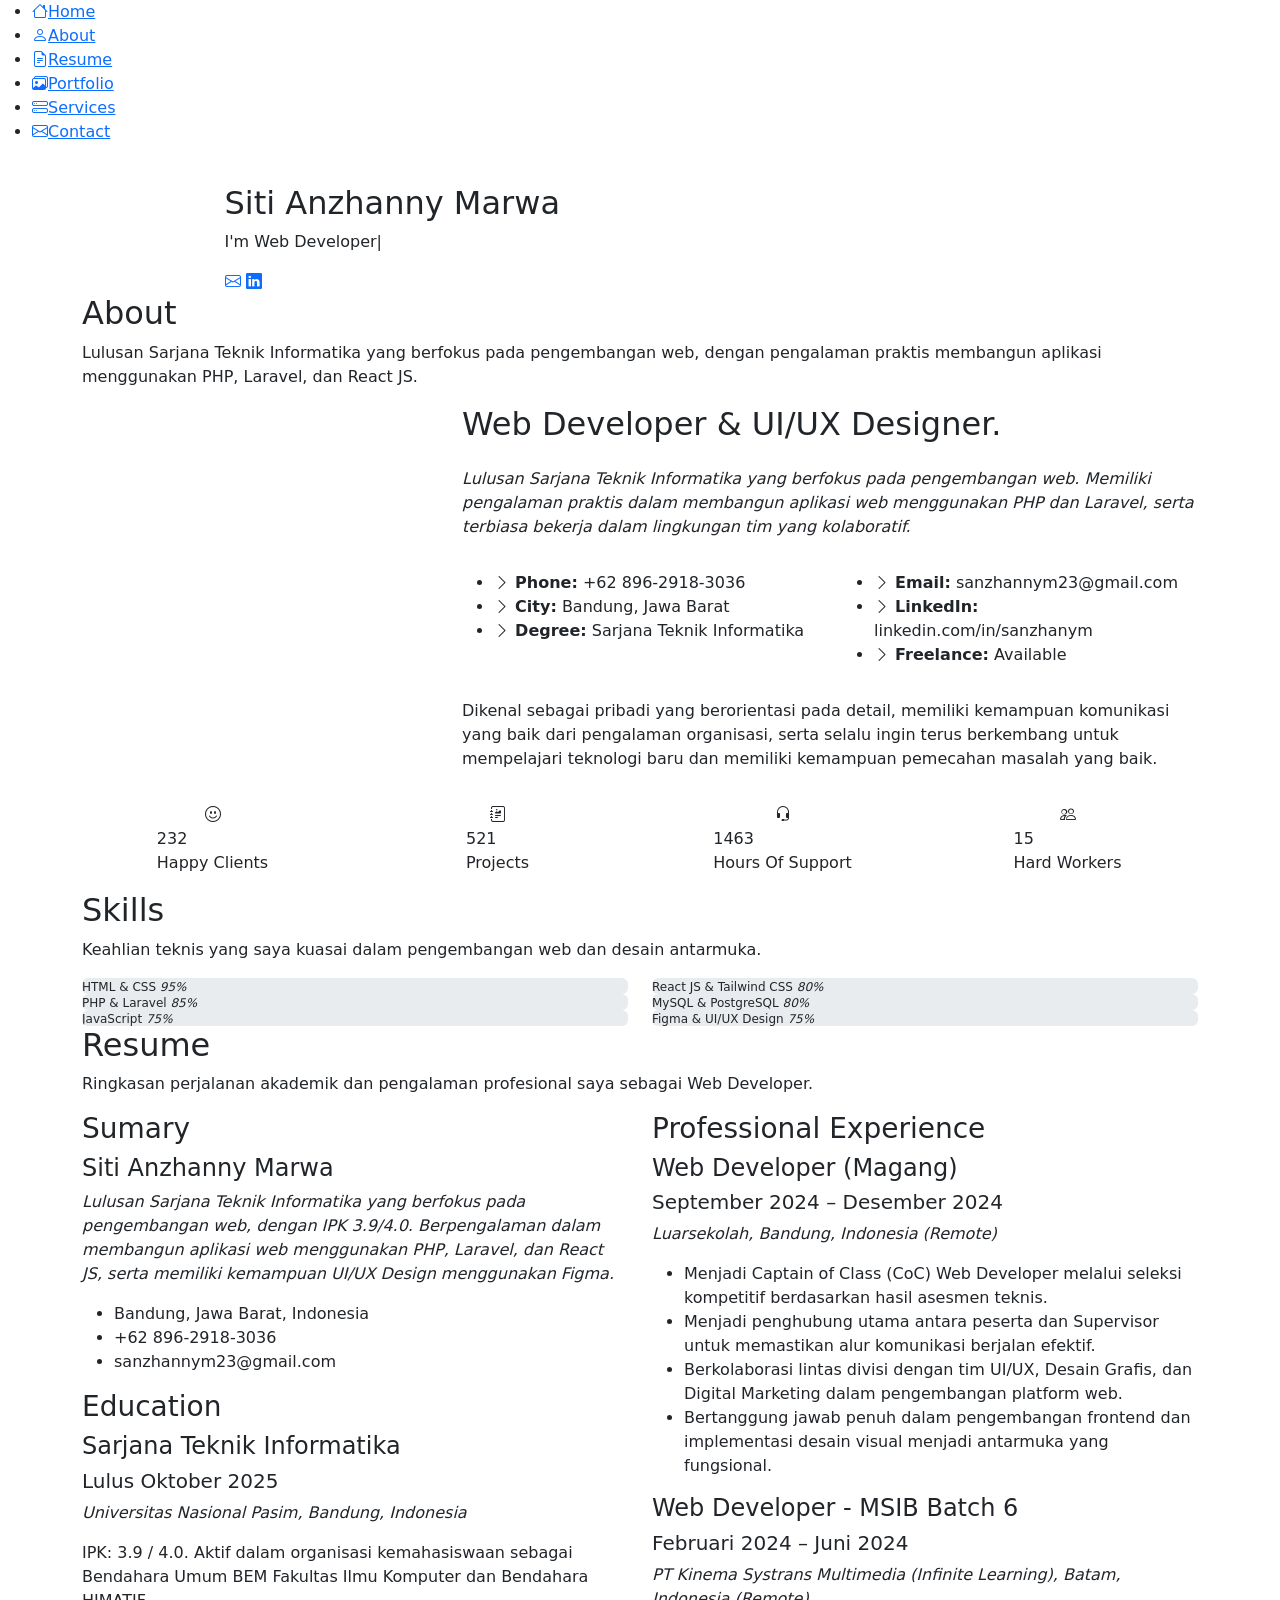
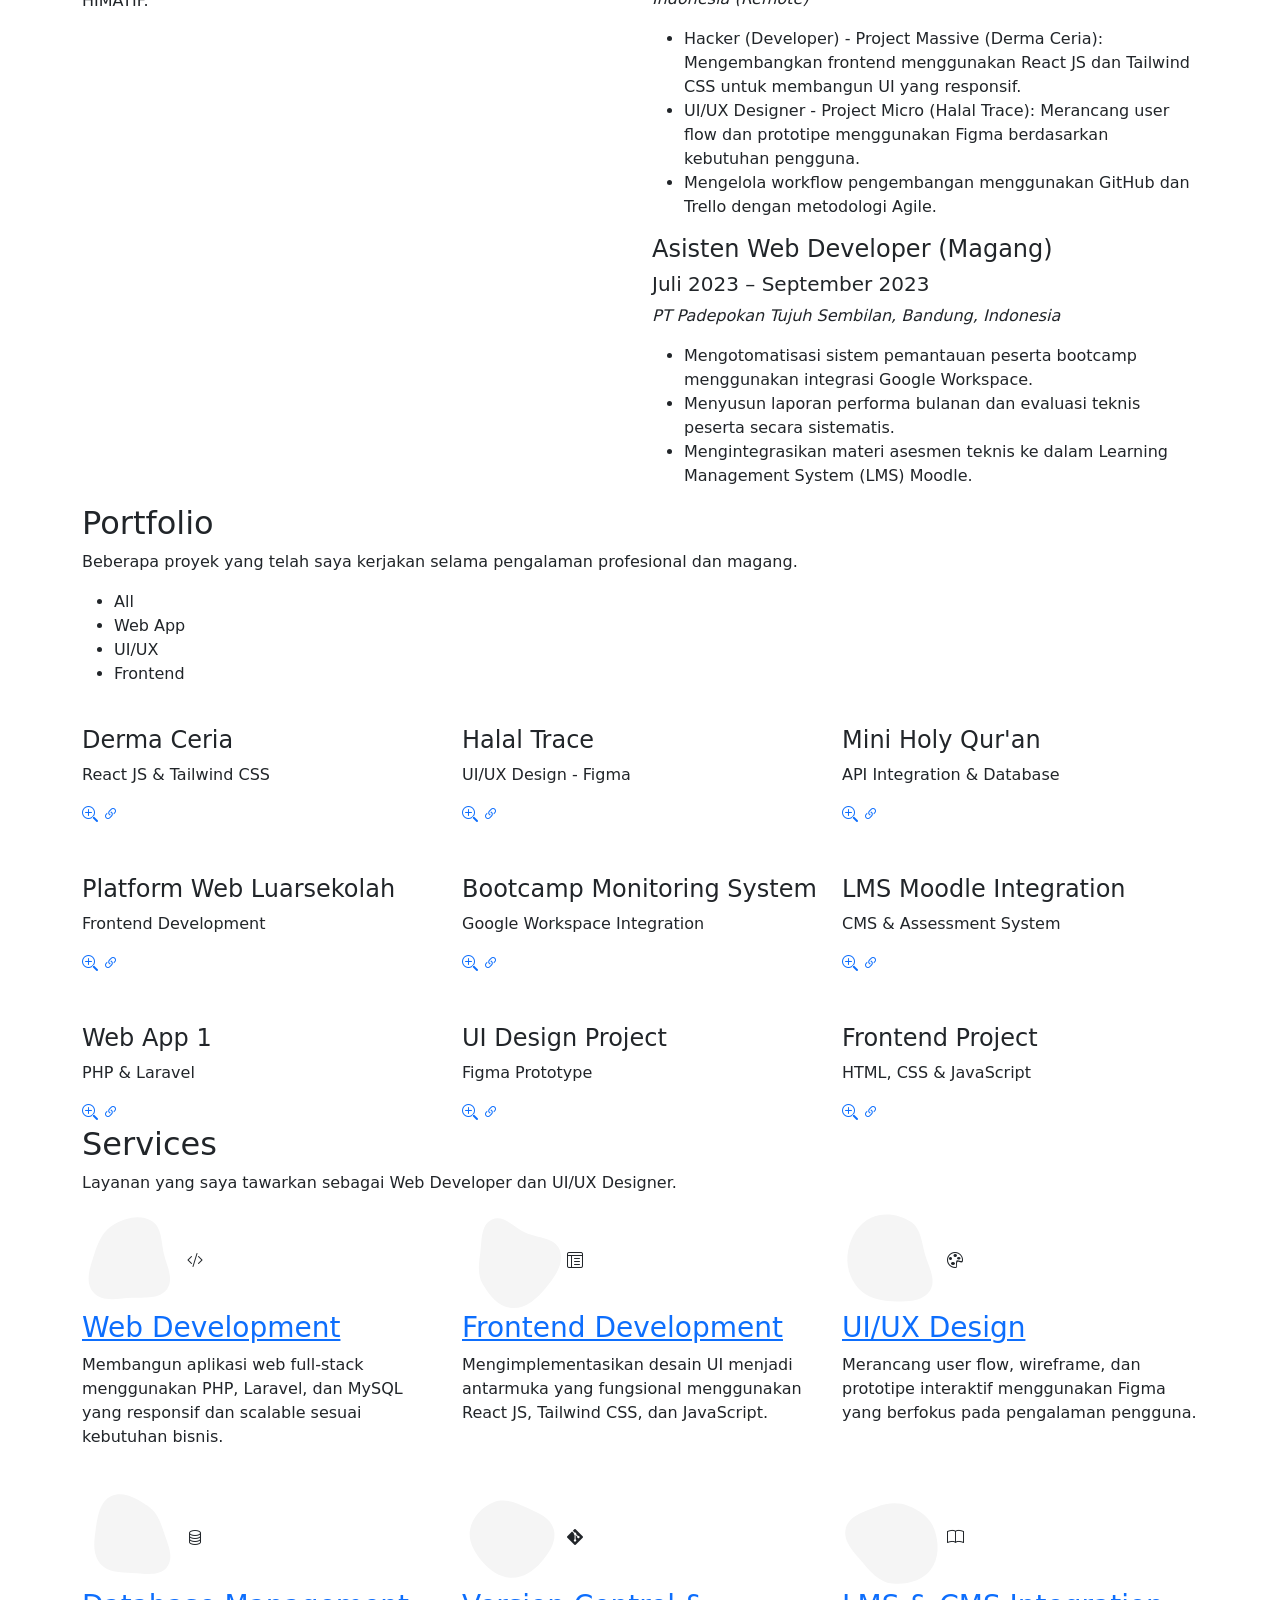
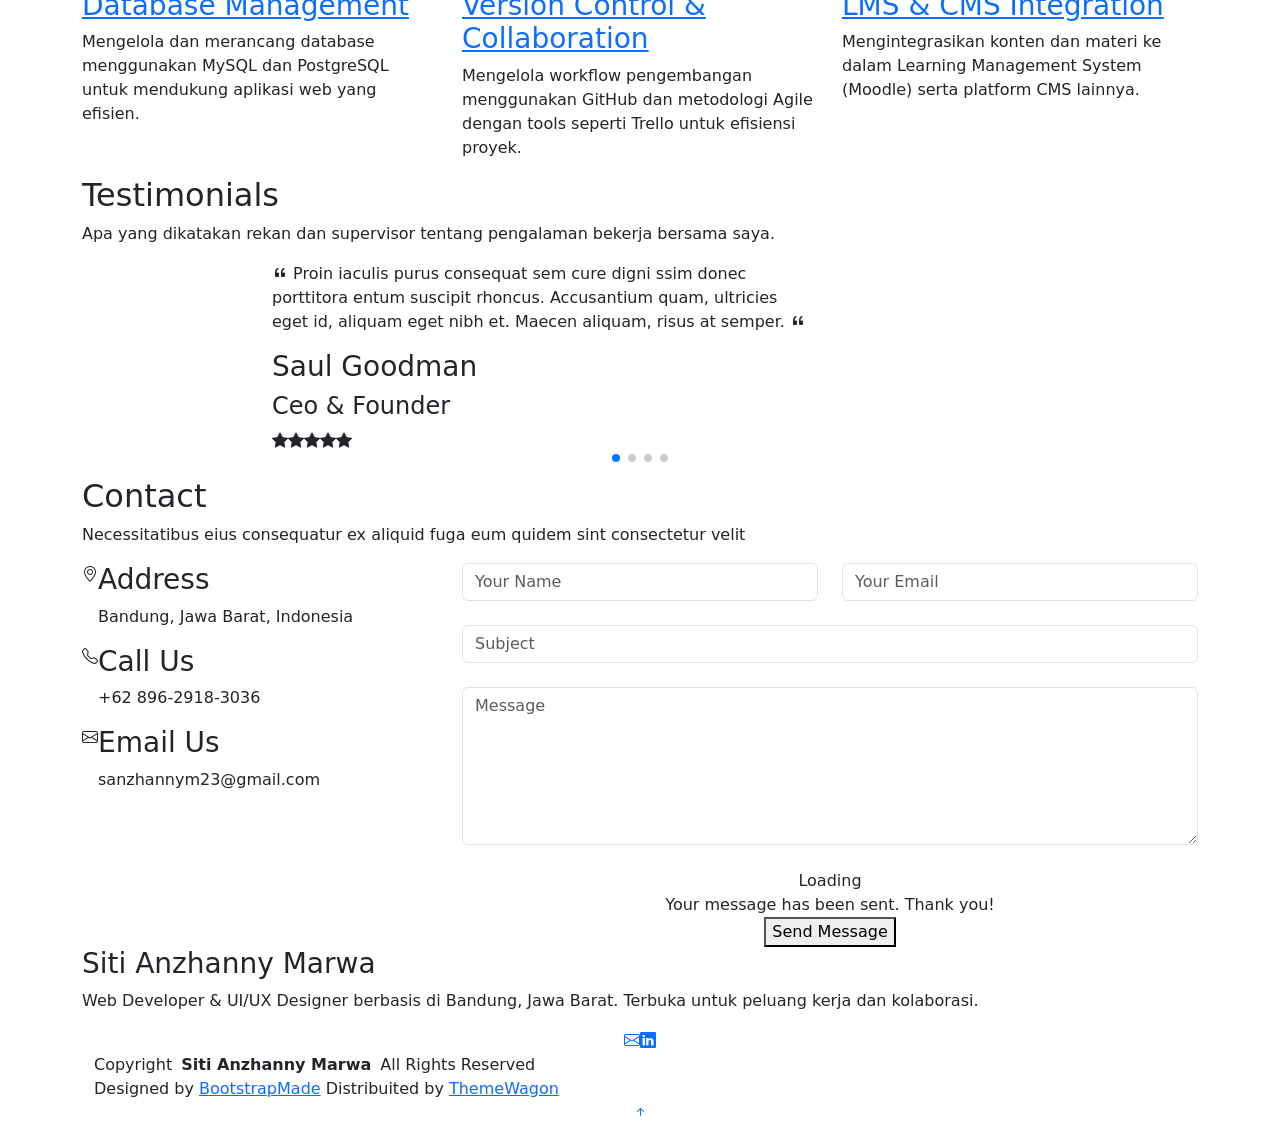
==== index.html @ 0144961a "first commit" ====
<!DOCTYPE html>
<html lang="en">

<head>
  <meta charset="utf-8">
  <meta content="width=device-width, initial-scale=1.0" name="viewport">
  <title>Siti Anzhanny Marwa - Web Developer</title>
  <meta content="Portfolio dan Resume Siti Anzhanny Marwa, Web Developer berbasis di Bandung" name="description">
  <meta content="web developer, laravel, react, php, bandung" name="keywords">

  <!-- Favicons -->
  <link href="assets/img/favicon.png" rel="icon">
  <link href="assets/img/apple-touch-icon.png" rel="apple-touch-icon">

  <!-- Fonts -->
  <link href="https://fonts.googleapis.com" rel="preconnect">
  <link href="https://fonts.gstatic.com" rel="preconnect" crossorigin>
  <link href="https://fonts.googleapis.com/css2?family=Roboto:ital,wght@0,100;0,300;0,400;0,500;0,700;0,900;1,100;1,300;1,400;1,500;1,700;1,900&family=Poppins:ital,wght@0,100;0,200;0,300;0,400;0,500;0,600;0,700;0,800;0,900;1,100;1,200;1,300;1,400;1,500;1,600;1,700;1,800;1,900&family=Raleway:ital,wght@0,100;0,200;0,300;0,400;0,500;0,600;0,700;0,800;0,900;1,100;1,200;1,300;1,400;1,500;1,600;1,700;1,800;1,900&display=swap" rel="stylesheet">

  <!-- Vendor CSS Files -->
  <link href="assets/vendor/bootstrap/css/bootstrap.min.css" rel="stylesheet">
  <link href="assets/vendor/bootstrap-icons/bootstrap-icons.css" rel="stylesheet">
  <link href="assets/vendor/aos/aos.css" rel="stylesheet">
  <link href="assets/vendor/glightbox/css/glightbox.min.css" rel="stylesheet">
  <link href="assets/vendor/swiper/swiper-bundle.min.css" rel="stylesheet">

  <!-- Main CSS File -->
  <link href="assets/css/main.css" rel="stylesheet">

  <!-- =======================================================
  * Template Name: MyResume
  * Template URL: https://bootstrapmade.com/free-html-bootstrap-template-my-resume/
  * Updated: Jun 29 2024 with Bootstrap v5.3.3
  * Author: BootstrapMade.com
  * License: https://bootstrapmade.com/license/
  ======================================================== -->
</head>

<body class="index-page">

  <header id="header" class="header d-flex flex-column justify-content-center">

    <i class="header-toggle d-xl-none bi bi-list"></i>

    <nav id="navmenu" class="navmenu">
      <ul>
        <li><a href="#hero" class="active"><i class="bi bi-house navicon"></i><span>Home</span></a></li>
        <li><a href="#about"><i class="bi bi-person navicon"></i><span>About</span></a></li>
        <li><a href="#resume"><i class="bi bi-file-earmark-text navicon"></i><span>Resume</span></a></li>
        <li><a href="#portfolio"><i class="bi bi-images navicon"></i><span>Portfolio</span></a></li>
        <li><a href="#services"><i class="bi bi-hdd-stack navicon"></i><span>Services</span></a></li>
        <li><a href="#contact"><i class="bi bi-envelope navicon"></i><span>Contact</span></a></li>
      </ul>
    </nav>

  </header>

  <main class="main">

    <!-- Hero Section -->
    <section id="hero" class="hero section light-background">

      <img src="assets/img/hero-bg.jpg" alt="">

      <div class="container" data-aos="zoom-out">
        <div class="row justify-content-center">
          <div class="col-lg-9">
            <h2>Siti Anzhanny Marwa</h2>
            <p>I'm <span class="typed" data-typed-items="Web Developer, Frontend Developer, UI/UX Designer, Freelancer">Web Developer</span><span class="typed-cursor typed-cursor--blink" aria-hidden="true"></span></p>
            <div class="social-links">
              <a href="mailto:sanzhannym23@gmail.com"><i class="bi bi-envelope"></i></a>
              <a href="https://linkedin.com/in/sanzhanym" target="_blank"><i class="bi bi-linkedin"></i></a>
            </div>
          </div>
        </div>
      </div>

    </section><!-- /Hero Section -->

    <!-- About Section -->
    <section id="about" class="about section">

      <!-- Section Title -->
      <div class="container section-title" data-aos="fade-up">
        <h2>About</h2>
        <p>Lulusan Sarjana Teknik Informatika yang berfokus pada pengembangan web, dengan pengalaman praktis membangun aplikasi menggunakan PHP, Laravel, dan React JS.</p>
      </div><!-- End Section Title -->

      <div class="container" data-aos="fade-up" data-aos-delay="100">

        <div class="row gy-4 justify-content-center">
          <div class="col-lg-4">
            <img src="assets/img/profile-img.jpg" class="img-fluid" alt="">
          </div>
          <div class="col-lg-8 content">
            <h2>Web Developer &amp; UI/UX Designer.</h2>
            <p class="fst-italic py-3">
              Lulusan Sarjana Teknik Informatika yang berfokus pada pengembangan web. Memiliki pengalaman praktis dalam membangun aplikasi web menggunakan PHP dan Laravel, serta terbiasa bekerja dalam lingkungan tim yang kolaboratif.
            </p>
            <div class="row">
              <div class="col-lg-6">
                <ul>
                  <li><i class="bi bi-chevron-right"></i> <strong>Phone:</strong> <span>+62 896-2918-3036</span></li>
                  <li><i class="bi bi-chevron-right"></i> <strong>City:</strong> <span>Bandung, Jawa Barat</span></li>
                  <li><i class="bi bi-chevron-right"></i> <strong>Degree:</strong> <span>Sarjana Teknik Informatika</span></li>
                </ul>
              </div>
              <div class="col-lg-6">
                <ul>
                  <li><i class="bi bi-chevron-right"></i> <strong>Email:</strong> <span>sanzhannym23@gmail.com</span></li>
                  <li><i class="bi bi-chevron-right"></i> <strong>LinkedIn:</strong> <span>linkedin.com/in/sanzhanym</span></li>
                  <li><i class="bi bi-chevron-right"></i> <strong>Freelance:</strong> <span>Available</span></li>
                </ul>
              </div>
            </div>
            <p class="py-3">
              Dikenal sebagai pribadi yang berorientasi pada detail, memiliki kemampuan komunikasi yang baik dari pengalaman organisasi, serta selalu ingin terus berkembang untuk mempelajari teknologi baru dan memiliki kemampuan pemecahan masalah yang baik.
            </p>
          </div>
        </div>

      </div>

    </section><!-- /About Section -->

    <!-- Stats Section -->
    <section id="stats" class="stats section">

      <div class="container" data-aos="fade-up" data-aos-delay="100">

        <div class="row gy-4">

          <div class="col-lg-3 col-md-6 d-flex flex-column align-items-center">
            <i class="bi bi-emoji-smile"></i>
            <div class="stats-item">
              <span data-purecounter-start="0" data-purecounter-end="232" data-purecounter-duration="1" class="purecounter"></span>
              <p>Happy Clients</p>
            </div>
          </div><!-- End Stats Item -->

          <div class="col-lg-3 col-md-6 d-flex flex-column align-items-center">
            <i class="bi bi-journal-richtext"></i>
            <div class="stats-item">
              <span data-purecounter-start="0" data-purecounter-end="521" data-purecounter-duration="1" class="purecounter"></span>
              <p>Projects</p>
            </div>
          </div><!-- End Stats Item -->

          <div class="col-lg-3 col-md-6 d-flex flex-column align-items-center">
            <i class="bi bi-headset"></i>
            <div class="stats-item">
              <span data-purecounter-start="0" data-purecounter-end="1463" data-purecounter-duration="1" class="purecounter"></span>
              <p>Hours Of Support</p>
            </div>
          </div><!-- End Stats Item -->

          <div class="col-lg-3 col-md-6 d-flex flex-column align-items-center">
            <i class="bi bi-people"></i>
            <div class="stats-item">
              <span data-purecounter-start="0" data-purecounter-end="15" data-purecounter-duration="1" class="purecounter"></span>
              <p>Hard Workers</p>
            </div>
          </div><!-- End Stats Item -->

        </div>

      </div>

    </section><!-- /Stats Section -->

    <!-- Skills Section -->
    <section id="skills" class="skills section">

      <!-- Section Title -->
      <div class="container section-title" data-aos="fade-up">
        <h2>Skills</h2>
        <p>Keahlian teknis yang saya kuasai dalam pengembangan web dan desain antarmuka.</p>
      </div><!-- End Section Title -->

      <div class="container" data-aos="fade-up" data-aos-delay="100">

        <div class="row skills-content skills-animation">

          <div class="col-lg-6">

            <div class="progress">
              <span class="skill"><span>HTML & CSS</span> <i class="val">95%</i></span>
              <div class="progress-bar-wrap">
                <div class="progress-bar" role="progressbar" aria-valuenow="95" aria-valuemin="0" aria-valuemax="100"></div>
              </div>
            </div><!-- End Skills Item -->

            <div class="progress">
              <span class="skill"><span>PHP & Laravel</span> <i class="val">85%</i></span>
              <div class="progress-bar-wrap">
                <div class="progress-bar" role="progressbar" aria-valuenow="85" aria-valuemin="0" aria-valuemax="100"></div>
              </div>
            </div><!-- End Skills Item -->

            <div class="progress">
              <span class="skill"><span>JavaScript</span> <i class="val">75%</i></span>
              <div class="progress-bar-wrap">
                <div class="progress-bar" role="progressbar" aria-valuenow="75" aria-valuemin="0" aria-valuemax="100"></div>
              </div>
            </div><!-- End Skills Item -->

          </div>

          <div class="col-lg-6">

            <div class="progress">
              <span class="skill"><span>React JS & Tailwind CSS</span> <i class="val">80%</i></span>
              <div class="progress-bar-wrap">
                <div class="progress-bar" role="progressbar" aria-valuenow="80" aria-valuemin="0" aria-valuemax="100"></div>
              </div>
            </div><!-- End Skills Item -->

            <div class="progress">
              <span class="skill"><span>MySQL & PostgreSQL</span> <i class="val">80%</i></span>
              <div class="progress-bar-wrap">
                <div class="progress-bar" role="progressbar" aria-valuenow="80" aria-valuemin="0" aria-valuemax="100"></div>
              </div>
            </div><!-- End Skills Item -->

            <div class="progress">
              <span class="skill"><span>Figma & UI/UX Design</span> <i class="val">75%</i></span>
              <div class="progress-bar-wrap">
                <div class="progress-bar" role="progressbar" aria-valuenow="75" aria-valuemin="0" aria-valuemax="100"></div>
              </div>
            </div><!-- End Skills Item -->

          </div>

        </div>

      </div>

    </section><!-- /Skills Section -->

    <!-- Resume Section -->
    <section id="resume" class="resume section">

      <!-- Section Title -->
      <div class="container section-title" data-aos="fade-up">
        <h2>Resume</h2>
        <p>Ringkasan perjalanan akademik dan pengalaman profesional saya sebagai Web Developer.</p>
      </div><!-- End Section Title -->

      <div class="container">

        <div class="row">

          <div class="col-lg-6" data-aos="fade-up" data-aos-delay="100">
            <h3 class="resume-title">Sumary</h3>

            <div class="resume-item pb-0">
              <h4>Siti Anzhanny Marwa</h4>
              <p><em>Lulusan Sarjana Teknik Informatika yang berfokus pada pengembangan web, dengan IPK 3.9/4.0. Berpengalaman dalam membangun aplikasi web menggunakan PHP, Laravel, dan React JS, serta memiliki kemampuan UI/UX Design menggunakan Figma.</em></p>
              <ul>
                <li>Bandung, Jawa Barat, Indonesia</li>
                <li>+62 896-2918-3036</li>
                <li>sanzhannym23@gmail.com</li>
              </ul>
            </div><!-- Edn Resume Item -->

            <h3 class="resume-title">Education</h3>
            <div class="resume-item">
              <h4>Sarjana Teknik Informatika</h4>
              <h5>Lulus Oktober 2025</h5>
              <p><em>Universitas Nasional Pasim, Bandung, Indonesia</em></p>
              <p>IPK: 3.9 / 4.0. Aktif dalam organisasi kemahasiswaan sebagai Bendahara Umum BEM Fakultas Ilmu Komputer dan Bendahara HIMATIF.</p>
            </div><!-- Edn Resume Item -->

          </div>

          <div class="col-lg-6" data-aos="fade-up" data-aos-delay="200">
            <h3 class="resume-title">Professional Experience</h3>
            <div class="resume-item">
              <h4>Web Developer (Magang)</h4>
              <h5>September 2024 – Desember 2024</h5>
              <p><em>Luarsekolah, Bandung, Indonesia (Remote)</em></p>
              <ul>
                <li>Menjadi Captain of Class (CoC) Web Developer melalui seleksi kompetitif berdasarkan hasil asesmen teknis.</li>
                <li>Menjadi penghubung utama antara peserta dan Supervisor untuk memastikan alur komunikasi berjalan efektif.</li>
                <li>Berkolaborasi lintas divisi dengan tim UI/UX, Desain Grafis, dan Digital Marketing dalam pengembangan platform web.</li>
                <li>Bertanggung jawab penuh dalam pengembangan frontend dan implementasi desain visual menjadi antarmuka yang fungsional.</li>
              </ul>
            </div><!-- Edn Resume Item -->

            <div class="resume-item">
              <h4>Web Developer - MSIB Batch 6</h4>
              <h5>Februari 2024 – Juni 2024</h5>
              <p><em>PT Kinema Systrans Multimedia (Infinite Learning), Batam, Indonesia (Remote)</em></p>
              <ul>
                <li>Hacker (Developer) - Project Massive (Derma Ceria): Mengembangkan frontend menggunakan React JS dan Tailwind CSS untuk membangun UI yang responsif.</li>
                <li>UI/UX Designer - Project Micro (Halal Trace): Merancang user flow dan prototipe menggunakan Figma berdasarkan kebutuhan pengguna.</li>
                <li>Mengelola workflow pengembangan menggunakan GitHub dan Trello dengan metodologi Agile.</li>
              </ul>
            </div><!-- Edn Resume Item -->

            <div class="resume-item">
              <h4>Asisten Web Developer (Magang)</h4>
              <h5>Juli 2023 – September 2023</h5>
              <p><em>PT Padepokan Tujuh Sembilan, Bandung, Indonesia</em></p>
              <ul>
                <li>Mengotomatisasi sistem pemantauan peserta bootcamp menggunakan integrasi Google Workspace.</li>
                <li>Menyusun laporan performa bulanan dan evaluasi teknis peserta secara sistematis.</li>
                <li>Mengintegrasikan materi asesmen teknis ke dalam Learning Management System (LMS) Moodle.</li>
              </ul>
            </div><!-- Edn Resume Item -->

          </div>

        </div>

      </div>

    </section><!-- /Resume Section -->

    <!-- Portfolio Section -->
    <section id="portfolio" class="portfolio section">

      <!-- Section Title -->
      <div class="container section-title" data-aos="fade-up">
        <h2>Portfolio</h2>
        <p>Beberapa proyek yang telah saya kerjakan selama pengalaman profesional dan magang.</p>
      </div><!-- End Section Title -->

      <div class="container">

        <div class="isotope-layout" data-default-filter="*" data-layout="masonry" data-sort="original-order">

          <ul class="portfolio-filters isotope-filters" data-aos="fade-up" data-aos-delay="100">
            <li data-filter="*" class="filter-active">All</li>
            <li data-filter=".filter-app">Web App</li>
            <li data-filter=".filter-product">UI/UX</li>
            <li data-filter=".filter-branding">Frontend</li>
          </ul><!-- End Portfolio Filters -->

          <div class="row gy-4 isotope-container" data-aos="fade-up" data-aos-delay="200">

            <div class="col-lg-4 col-md-6 portfolio-item isotope-item filter-app">
              <img src="assets/img/masonry-portfolio/masonry-portfolio-1.jpg" class="img-fluid" alt="">
              <div class="portfolio-info">
                <h4>Derma Ceria</h4>
                <p>React JS & Tailwind CSS</p>
                <a href="assets/img/masonry-portfolio/masonry-portfolio-1.jpg" title="Derma Ceria" data-gallery="portfolio-gallery-app" class="glightbox preview-link"><i class="bi bi-zoom-in"></i></a>
                <a href="portfolio-details.html" title="More Details" class="details-link"><i class="bi bi-link-45deg"></i></a>
              </div>
            </div><!-- End Portfolio Item -->

            <div class="col-lg-4 col-md-6 portfolio-item isotope-item filter-product">
              <img src="assets/img/masonry-portfolio/masonry-portfolio-2.jpg" class="img-fluid" alt="">
              <div class="portfolio-info">
                <h4>Halal Trace</h4>
                <p>UI/UX Design - Figma</p>
                <a href="assets/img/masonry-portfolio/masonry-portfolio-2.jpg" title="Halal Trace" data-gallery="portfolio-gallery-product" class="glightbox preview-link"><i class="bi bi-zoom-in"></i></a>
                <a href="portfolio-details.html" title="More Details" class="details-link"><i class="bi bi-link-45deg"></i></a>
              </div>
            </div><!-- End Portfolio Item -->

            <div class="col-lg-4 col-md-6 portfolio-item isotope-item filter-branding">
              <img src="assets/img/masonry-portfolio/masonry-portfolio-3.jpg" class="img-fluid" alt="">
              <div class="portfolio-info">
                <h4>Mini Holy Qur'an</h4>
                <p>API Integration & Database</p>
                <a href="assets/img/masonry-portfolio/masonry-portfolio-3.jpg" title="Mini Holy Qur'an" data-gallery="portfolio-gallery-branding" class="glightbox preview-link"><i class="bi bi-zoom-in"></i></a>
                <a href="portfolio-details.html" title="More Details" class="details-link"><i class="bi bi-link-45deg"></i></a>
              </div>
            </div><!-- End Portfolio Item -->

            <div class="col-lg-4 col-md-6 portfolio-item isotope-item filter-app">
              <img src="assets/img/masonry-portfolio/masonry-portfolio-4.jpg" class="img-fluid" alt="">
              <div class="portfolio-info">
                <h4>Platform Web Luarsekolah</h4>
                <p>Frontend Development</p>
                <a href="assets/img/masonry-portfolio/masonry-portfolio-4.jpg" title="Platform Web Luarsekolah" data-gallery="portfolio-gallery-app" class="glightbox preview-link"><i class="bi bi-zoom-in"></i></a>
                <a href="portfolio-details.html" title="More Details" class="details-link"><i class="bi bi-link-45deg"></i></a>
              </div>
            </div><!-- End Portfolio Item -->

            <div class="col-lg-4 col-md-6 portfolio-item isotope-item filter-product">
              <img src="assets/img/masonry-portfolio/masonry-portfolio-5.jpg" class="img-fluid" alt="">
              <div class="portfolio-info">
                <h4>Bootcamp Monitoring System</h4>
                <p>Google Workspace Integration</p>
                <a href="assets/img/masonry-portfolio/masonry-portfolio-5.jpg" title="Bootcamp Monitoring System" data-gallery="portfolio-gallery-product" class="glightbox preview-link"><i class="bi bi-zoom-in"></i></a>
                <a href="portfolio-details.html" title="More Details" class="details-link"><i class="bi bi-link-45deg"></i></a>
              </div>
            </div><!-- End Portfolio Item -->

            <div class="col-lg-4 col-md-6 portfolio-item isotope-item filter-branding">
              <img src="assets/img/masonry-portfolio/masonry-portfolio-6.jpg" class="img-fluid" alt="">
              <div class="portfolio-info">
                <h4>LMS Moodle Integration</h4>
                <p>CMS & Assessment System</p>
                <a href="assets/img/masonry-portfolio/masonry-portfolio-6.jpg" title="LMS Moodle Integration" data-gallery="portfolio-gallery-branding" class="glightbox preview-link"><i class="bi bi-zoom-in"></i></a>
                <a href="portfolio-details.html" title="More Details" class="details-link"><i class="bi bi-link-45deg"></i></a>
              </div>
            </div><!-- End Portfolio Item -->

            <div class="col-lg-4 col-md-6 portfolio-item isotope-item filter-app">
              <img src="assets/img/masonry-portfolio/masonry-portfolio-7.jpg" class="img-fluid" alt="">
              <div class="portfolio-info">
                <h4>Web App 1</h4>
                <p>PHP & Laravel</p>
                <a href="assets/img/masonry-portfolio/masonry-portfolio-7.jpg" title="Web App 1" data-gallery="portfolio-gallery-app" class="glightbox preview-link"><i class="bi bi-zoom-in"></i></a>
                <a href="portfolio-details.html" title="More Details" class="details-link"><i class="bi bi-link-45deg"></i></a>
              </div>
            </div><!-- End Portfolio Item -->

            <div class="col-lg-4 col-md-6 portfolio-item isotope-item filter-product">
              <img src="assets/img/masonry-portfolio/masonry-portfolio-8.jpg" class="img-fluid" alt="">
              <div class="portfolio-info">
                <h4>UI Design Project</h4>
                <p>Figma Prototype</p>
                <a href="assets/img/masonry-portfolio/masonry-portfolio-8.jpg" title="UI Design Project" data-gallery="portfolio-gallery-product" class="glightbox preview-link"><i class="bi bi-zoom-in"></i></a>
                <a href="portfolio-details.html" title="More Details" class="details-link"><i class="bi bi-link-45deg"></i></a>
              </div>
            </div><!-- End Portfolio Item -->

            <div class="col-lg-4 col-md-6 portfolio-item isotope-item filter-branding">
              <img src="assets/img/masonry-portfolio/masonry-portfolio-9.jpg" class="img-fluid" alt="">
              <div class="portfolio-info">
                <h4>Frontend Project</h4>
                <p>HTML, CSS & JavaScript</p>
                <a href="assets/img/masonry-portfolio/masonry-portfolio-9.jpg" title="Frontend Project" data-gallery="portfolio-gallery-branding" class="glightbox preview-link"><i class="bi bi-zoom-in"></i></a>
                <a href="portfolio-details.html" title="More Details" class="details-link"><i class="bi bi-link-45deg"></i></a>
              </div>
            </div><!-- End Portfolio Item -->

          </div><!-- End Portfolio Container -->

        </div>

      </div>

    </section><!-- /Portfolio Section -->

    <!-- Services Section -->
    <section id="services" class="services section">

      <!-- Section Title -->
      <div class="container section-title" data-aos="fade-up">
        <h2>Services</h2>
        <p>Layanan yang saya tawarkan sebagai Web Developer dan UI/UX Designer.</p>
      </div><!-- End Section Title -->

      <div class="container">

        <div class="row gy-4">

          <div class="col-lg-4 col-md-6" data-aos="fade-up" data-aos-delay="100">
            <div class="service-item item-cyan position-relative">
              <div class="icon">
                <svg width="100" height="100" viewBox="0 0 600 600" xmlns="http://www.w3.org/2000/svg">
                  <path stroke="none" stroke-width="0" fill="#f5f5f5" d="M300,521.0016835830174C376.1290562159157,517.8887921683347,466.0731472004068,529.7835943286574,510.70327084640275,468.03025145048787C554.3714126377745,407.6079735673963,508.03601936045806,328.9844924480964,491.2728898941984,256.3432110539036C474.5976632858925,184.082847569629,479.9380746630129,96.60480741107993,416.23090153303,58.64404602377083C348.86323505073057,18.502131276798302,261.93793281208167,40.57373210992963,193.5410806939664,78.93577620505333C130.42746243093433,114.334589627462,98.30271207620316,179.96522072025542,76.75703585869454,249.04625023123273C51.97151888228291,328.5150500222984,13.704378332031375,421.85034740162234,66.52175969318436,486.19268352777647C119.04800174914682,550.1803526380478,217.28368757567262,524.383925680826,300,521.0016835830174"></path>
                </svg>
                <i class="bi bi-code-slash"></i>
              </div>
              <a href="#" class="stretched-link">
                <h3>Web Development</h3>
              </a>
              <p>Membangun aplikasi web full-stack menggunakan PHP, Laravel, dan MySQL yang responsif dan scalable sesuai kebutuhan bisnis.</p>
            </div>
          </div><!-- End Service Item -->

          <div class="col-lg-4 col-md-6" data-aos="fade-up" data-aos-delay="200">
            <div class="service-item item-orange position-relative">
              <div class="icon">
                <svg width="100" height="100" viewBox="0 0 600 600" xmlns="http://www.w3.org/2000/svg">
                  <path stroke="none" stroke-width="0" fill="#f5f5f5" d="M300,582.0697525312426C382.5290701553225,586.8405444964366,449.9789794690241,525.3245884688669,502.5850820975895,461.55621195738473C556.606425686781,396.0723002908107,615.8543463187945,314.28637112970534,586.6730223649479,234.56875336149918C558.9533121215079,158.8439757836574,454.9685369536778,164.00468322053177,381.49747125262974,130.76875717737553C312.15926192815925,99.40240125094834,248.97055460311594,18.661163978235184,179.8680185752513,50.54337015887873C110.5421016452524,82.52863877960104,119.82277516462835,180.83849132639028,109.12597500060166,256.43424936330496C100.08760227029461,320.3096726198365,92.17705696193138,384.0621239912766,124.79988738764834,439.7174275375508C164.83382741302287,508.01625554203684,220.96474134820875,577.5009287672846,300,582.0697525312426"></path>
                </svg>
                <i class="bi bi-layout-text-window-reverse"></i>
              </div>
              <a href="#" class="stretched-link">
                <h3>Frontend Development</h3>
              </a>
              <p>Mengimplementasikan desain UI menjadi antarmuka yang fungsional menggunakan React JS, Tailwind CSS, dan JavaScript.</p>
            </div>
          </div><!-- End Service Item -->

          <div class="col-lg-4 col-md-6" data-aos="fade-up" data-aos-delay="300">
            <div class="service-item item-teal position-relative">
              <div class="icon">
                <svg width="100" height="100" viewBox="0 0 600 600" xmlns="http://www.w3.org/2000/svg">
                  <path stroke="none" stroke-width="0" fill="#f5f5f5" d="M300,541.5067337569781C382.14930387511276,545.0595476570109,479.8736841581634,548.3450877840088,526.4010558755058,480.5488172755941C571.5218469581645,414.80211281144784,517.5187510058486,332.0715597781072,496.52539010469104,255.14436215662573C477.37192572678356,184.95920475031193,473.57363656557914,105.61284051026155,413.0603344069578,65.22779650032875C343.27470386102294,18.654635553484475,251.2091493199835,5.337323636656869,175.0934190732945,40.62881213300186C97.87086631185822,76.43348514350839,51.98124368387456,156.15599469081315,36.44837278890362,239.84606092416172C21.716077023791087,319.22268207091537,43.775223500013084,401.1760424656574,96.891909868211,461.97329694683043C147.22146801428983,519.5804099606455,223.5754009179313,538.201503339737,300,541.5067337569781"></path>
                </svg>
                <i class="bi bi-palette"></i>
              </div>
              <a href="#" class="stretched-link">
                <h3>UI/UX Design</h3>
              </a>
              <p>Merancang user flow, wireframe, dan prototipe interaktif menggunakan Figma yang berfokus pada pengalaman pengguna.</p>
            </div>
          </div><!-- End Service Item -->

          <div class="col-lg-4 col-md-6" data-aos="fade-up" data-aos-delay="400">
            <div class="service-item item-red position-relative">
              <div class="icon">
                <svg width="100" height="100" viewBox="0 0 600 600" xmlns="http://www.w3.org/2000/svg">
                  <path stroke="none" stroke-width="0" fill="#f5f5f5" d="M300,503.46388370962813C374.79870501325706,506.71871716319447,464.8034551963731,527.1746412648533,510.4981551193396,467.86667711651364C555.9287308511215,408.9015244558933,512.6030010748507,327.5744911775523,490.211057578863,256.5855673507754C471.097692560561,195.9906835881958,447.69079081568157,138.11976852964426,395.19560036434837,102.3242989838813C329.3053358748298,57.3949838291264,248.02791733380457,8.279543830951368,175.87071277845988,42.242879143198664C103.41431057327972,76.34704239035025,93.79494320519305,170.9812938413882,81.28167332365135,250.07896920659033C70.17666984294237,320.27484674793965,64.84698225790005,396.69656628748305,111.28512138212992,450.4950937839243C156.20124167950087,502.5303643271138,231.32542653798444,500.4755392045468,300,503.46388370962813"></path>
                </svg>
                <i class="bi bi-database"></i>
              </div>
              <a href="#" class="stretched-link">
                <h3>Database Management</h3>
              </a>
              <p>Mengelola dan merancang database menggunakan MySQL dan PostgreSQL untuk mendukung aplikasi web yang efisien.</p>
              <a href="#" class="stretched-link"></a>
            </div>
          </div><!-- End Service Item -->

          <div class="col-lg-4 col-md-6" data-aos="fade-up" data-aos-delay="500">
            <div class="service-item item-indigo position-relative">
              <div class="icon">
                <svg width="100" height="100" viewBox="0 0 600 600" xmlns="http://www.w3.org/2000/svg">
                  <path stroke="none" stroke-width="0" fill="#f5f5f5" d="M300,532.3542879108572C369.38199826031484,532.3153073249985,429.10787420159085,491.63046689027357,474.5244479745417,439.17860296908856C522.8885846962883,383.3225815378663,569.1668002868075,314.3205725914397,550.7432151929288,242.7694973846089C532.6665558377875,172.5657663291529,456.2379748765914,142.6223662098291,390.3689995646985,112.34683881706744C326.66090330228417,83.06452184765237,258.84405631176094,53.51806209861945,193.32584062364296,78.48882559362697C121.61183558270385,105.82097193414197,62.805066853699245,167.19869350419734,48.57481801355237,242.6138429142374C34.843463184063346,315.3850353017275,76.69343916112496,383.4422959591041,125.22947124332185,439.3748458443577C170.7312796277747,491.8107796887764,230.57421082200815,532.3932930995766,300,532.3542879108572"></path>
                </svg>
                <i class="bi bi-git icon"></i>
              </div>
              <a href="#" class="stretched-link">
                <h3>Version Control & Collaboration</h3>
              </a>
              <p>Mengelola workflow pengembangan menggunakan GitHub dan metodologi Agile dengan tools seperti Trello untuk efisiensi proyek.</p>
              <a href="#" class="stretched-link"></a>
            </div>
          </div><!-- End Service Item -->

          <div class="col-lg-4 col-md-6" data-aos="fade-up" data-aos-delay="600">
            <div class="service-item item-pink position-relative">
              <div class="icon">
                <svg width="100" height="100" viewBox="0 0 600 600" xmlns="http://www.w3.org/2000/svg">
                  <path stroke="none" stroke-width="0" fill="#f5f5f5" d="M300,566.797414625762C385.7384707136149,576.1784315230908,478.7894351017131,552.8928747891023,531.9192734346935,484.94944893311C584.6109503024035,417.5663521118492,582.489472248146,322.67544863468447,553.9536738515405,242.03673114598146C529.1557734026468,171.96086150256528,465.24506316201064,127.66468636344209,395.9583748389544,100.7403814666027C334.2173773831606,76.7482773500951,269.4350130405921,84.62216499799875,207.1952322260088,107.2889140133804C132.92018162631612,134.33871894543012,41.79353780512637,160.00259165414826,22.644507872594943,236.69541883565114C3.319112789854554,314.0945973066697,72.72355303640163,379.243833228382,124.04198916343866,440.3218312028393C172.9286146004772,498.5055451809895,224.45579914871206,558.5317968840102,300,566.797414625762"></path>
                </svg>
                <i class="bi bi-book"></i>
              </div>
              <a href="#" class="stretched-link">
                <h3>LMS & CMS Integration</h3>
              </a>
              <p>Mengintegrasikan konten dan materi ke dalam Learning Management System (Moodle) serta platform CMS lainnya.</p>
              <a href="#" class="stretched-link"></a>
            </div>
          </div><!-- End Service Item -->

        </div>

      </div>

    </section><!-- /Services Section -->

    <!-- Testimonials Section -->
    <section id="testimonials" class="testimonials section">

      <!-- Section Title -->
      <div class="container section-title" data-aos="fade-up">
        <h2>Testimonials</h2>
        <p>Apa yang dikatakan rekan dan supervisor tentang pengalaman bekerja bersama saya.</p>
      </div><!-- End Section Title -->

      <div class="container" data-aos="fade-up" data-aos-delay="100">

        <div class="swiper init-swiper">
          <script type="application/json" class="swiper-config">
            {
              "loop": true,
              "speed": 600,
              "autoplay": {
                "delay": 5000
              },
              "slidesPerView": "auto",
              "pagination": {
                "el": ".swiper-pagination",
                "type": "bullets",
                "clickable": true
              }
            }
          </script>
          <div class="swiper-wrapper">

            <div class="swiper-slide">
              <div class="testimonial-item">
                <div class="row gy-4 justify-content-center">
                  <div class="col-lg-6">
                    <div class="testimonial-content">
                      <p>
                        <i class="bi bi-quote quote-icon-left"></i>
                        <span>Proin iaculis purus consequat sem cure digni ssim donec porttitora entum suscipit rhoncus. Accusantium quam, ultricies eget id, aliquam eget nibh et. Maecen aliquam, risus at semper.</span>
                        <i class="bi bi-quote quote-icon-right"></i>
                      </p>
                      <h3>Saul Goodman</h3>
                      <h4>Ceo &amp; Founder</h4>
                      <div class="stars">
                        <i class="bi bi-star-fill"></i><i class="bi bi-star-fill"></i><i class="bi bi-star-fill"></i><i class="bi bi-star-fill"></i><i class="bi bi-star-fill"></i>
                      </div>
                    </div>
                  </div>
                  <div class="col-lg-2 text-center">
                    <img src="assets/img/testimonials/testimonials-1.jpg" class="img-fluid testimonial-img" alt="">
                  </div>
                </div>
              </div>
            </div><!-- End testimonial item -->

            <div class="swiper-slide">
              <div class="testimonial-item">
                <div class="row gy-4 justify-content-center">
                  <div class="col-lg-6">
                    <div class="testimonial-content">
                      <p>
                        <i class="bi bi-quote quote-icon-left"></i>
                        <span>Export tempor illum tamen malis malis eram quae irure esse labore quem cillum quid cillum eram malis quorum velit fore eram velit sunt aliqua noster fugiat irure amet legam anim culpa.</span>
                        <i class="bi bi-quote quote-icon-right"></i>
                      </p>
                      <h3>Sara Wilsson</h3>
                      <h4>Designer</h4>
                      <div class="stars">
                        <i class="bi bi-star-fill"></i><i class="bi bi-star-fill"></i><i class="bi bi-star-fill"></i><i class="bi bi-star-fill"></i><i class="bi bi-star-fill"></i>
                      </div>
                    </div>
                  </div>
                  <div class="col-lg-2 text-center">
                    <img src="assets/img/testimonials/testimonials-2.jpg" class="img-fluid testimonial-img" alt="">
                  </div>
                </div>
              </div>
            </div><!-- End testimonial item -->

            <div class="swiper-slide">
              <div class="testimonial-item">
                <div class="row gy-4 justify-content-center">
                  <div class="col-lg-6">
                    <div class="testimonial-content">
                      <p>
                        <i class="bi bi-quote quote-icon-left"></i>
                        <span>Enim nisi quem export duis labore cillum quae magna enim sint quorum nulla quem veniam duis minim tempor labore quem eram duis noster aute amet eram fore quis sint minim.</span>
                        <i class="bi bi-quote quote-icon-right"></i>
                      </p>
                      <h3>Jena Karlis</h3>
                      <h4>Store Owner</h4>
                      <div class="stars">
                        <i class="bi bi-star-fill"></i><i class="bi bi-star-fill"></i><i class="bi bi-star-fill"></i><i class="bi bi-star-fill"></i><i class="bi bi-star-fill"></i>
                      </div>
                    </div>
                  </div>
                  <div class="col-lg-2 text-center">
                    <img src="assets/img/testimonials/testimonials-3.jpg" class="img-fluid testimonial-img" alt="">
                  </div>
                </div>
              </div>
            </div><!-- End testimonial item -->

            <div class="swiper-slide">
              <div class="testimonial-item">
                <div class="row gy-4 justify-content-center">
                  <div class="col-lg-6">
                    <div class="testimonial-content">
                      <p>
                        <i class="bi bi-quote quote-icon-left"></i>
                        <span>Fugiat enim eram quae cillum dolore dolor amet nulla culpa multos export minim fugiat minim velit minim dolor enim duis veniam ipsum anim magna sunt elit fore quem dolore labore illum veniam.</span>
                        <i class="bi bi-quote quote-icon-right"></i>
                      </p>
                      <h3>John Larson</h3>
                      <h4>Entrepreneur</h4>
                      <div class="stars">
                        <i class="bi bi-star-fill"></i><i class="bi bi-star-fill"></i><i class="bi bi-star-fill"></i><i class="bi bi-star-fill"></i><i class="bi bi-star-fill"></i>
                      </div>
                    </div>
                  </div>
                  <div class="col-lg-2 text-center">
                    <img src="assets/img/testimonials/testimonials-4.jpg" class="img-fluid testimonial-img" alt="">
                  </div>
                </div>
              </div>
            </div><!-- End testimonial item -->

          </div>
          <div class="swiper-pagination"></div>
        </div>

      </div>

    </section><!-- /Testimonials Section -->

    <!-- Contact Section -->
    <section id="contact" class="contact section">

      <!-- Section Title -->
      <div class="container section-title" data-aos="fade-up">
        <h2>Contact</h2>
        <p>Necessitatibus eius consequatur ex aliquid fuga eum quidem sint consectetur velit</p>
      </div><!-- End Section Title -->

      <div class="container" data-aos="fade" data-aos-delay="100">

        <div class="row gy-4">

          <div class="col-lg-4">
            <div class="info-item d-flex" data-aos="fade-up" data-aos-delay="200">
              <i class="bi bi-geo-alt flex-shrink-0"></i>
              <div>
                <h3>Address</h3>
                <p>Bandung, Jawa Barat, Indonesia</p>
              </div>
            </div><!-- End Info Item -->

            <div class="info-item d-flex" data-aos="fade-up" data-aos-delay="300">
              <i class="bi bi-telephone flex-shrink-0"></i>
              <div>
                <h3>Call Us</h3>
                <p>+62 896-2918-3036</p>
              </div>
            </div><!-- End Info Item -->

            <div class="info-item d-flex" data-aos="fade-up" data-aos-delay="400">
              <i class="bi bi-envelope flex-shrink-0"></i>
              <div>
                <h3>Email Us</h3>
                <p>sanzhannym23@gmail.com</p>
              </div>
            </div><!-- End Info Item -->

          </div>

          <div class="col-lg-8">
            <form action="forms/contact.php" method="post" class="php-email-form" data-aos="fade-up" data-aos-delay="200">
              <div class="row gy-4">

                <div class="col-md-6">
                  <input type="text" name="name" class="form-control" placeholder="Your Name" required="">
                </div>

                <div class="col-md-6 ">
                  <input type="email" class="form-control" name="email" placeholder="Your Email" required="">
                </div>

                <div class="col-md-12">
                  <input type="text" class="form-control" name="subject" placeholder="Subject" required="">
                </div>

                <div class="col-md-12">
                  <textarea class="form-control" name="message" rows="6" placeholder="Message" required=""></textarea>
                </div>

                <div class="col-md-12 text-center">
                  <div class="loading">Loading</div>
                  <div class="error-message"></div>
                  <div class="sent-message">Your message has been sent. Thank you!</div>

                  <button type="submit">Send Message</button>
                </div>

              </div>
            </form>
          </div><!-- End Contact Form -->

        </div>

      </div>

    </section><!-- /Contact Section -->

  </main>

  <footer id="footer" class="footer position-relative light-background">
    <div class="container">
      <h3 class="sitename">Siti Anzhanny Marwa</h3>
      <p>Web Developer & UI/UX Designer berbasis di Bandung, Jawa Barat. Terbuka untuk peluang kerja dan kolaborasi.</p>
      <div class="social-links d-flex justify-content-center">
        <a href="mailto:sanzhannym23@gmail.com"><i class="bi bi-envelope"></i></a>
        <a href="https://linkedin.com/in/sanzhanym" target="_blank"><i class="bi bi-linkedin"></i></a>
      </div>
      <div class="container">
        <div class="copyright">
          <span>Copyright</span> <strong class="px-1 sitename">Siti Anzhanny Marwa</strong> <span>All Rights Reserved</span>
        </div>
        <div class="credits">
          <!-- All the links in the footer should remain intact. -->
          <!-- You can delete the links only if you've purchased the pro version. -->
          <!-- Licensing information: https://bootstrapmade.com/license/ -->
          <!-- Purchase the pro version with working PHP/AJAX contact form: [buy-url] -->
          Designed by <a href="https://bootstrapmade.com/">BootstrapMade</a> Distribuited by <a href="https://themewagon.com">ThemeWagon</a>
        </div>
      </div>
    </div>
  </footer>

  <!-- Scroll Top -->
  <a href="#" id="scroll-top" class="scroll-top d-flex align-items-center justify-content-center"><i class="bi bi-arrow-up-short"></i></a>

  <!-- Preloader -->
  <div id="preloader"></div>

  <!-- Vendor JS Files -->
  <script src="assets/vendor/bootstrap/js/bootstrap.bundle.min.js"></script>
  <script src="assets/vendor/php-email-form/validate.js"></script>
  <script src="assets/vendor/aos/aos.js"></script>
  <script src="assets/vendor/typed.js/typed.umd.js"></script>
  <script src="assets/vendor/purecounter/purecounter_vanilla.js"></script>
  <script src="assets/vendor/waypoints/noframework.waypoints.js"></script>
  <script src="assets/vendor/glightbox/js/glightbox.min.js"></script>
  <script src="assets/vendor/imagesloaded/imagesloaded.pkgd.min.js"></script>
  <script src="assets/vendor/isotope-layout/isotope.pkgd.min.js"></script>
  <script src="assets/vendor/swiper/swiper-bundle.min.js"></script>

  <!-- Main JS File -->
  <script src="assets/js/main.js"></script>

</body>

</html>
---- assets/css/main.css ----
/**
* Template Name: MyResume
* Template URL: https://bootstrapmade.com/free-html-bootstrap-template-my-resume/
* Updated: Jun 29 2024 with Bootstrap v5.3.3
* Author: BootstrapMade.com
* License: https://bootstrapmade.com/license/
*/

/*--------------------------------------------------------------
# Font & Color Variables
# Help: https://bootstrapmade.com/color-system/
--------------------------------------------------------------*/
/* Fonts */
:root {
  --default-font: "Roboto",  system-ui, -apple-system, "Segoe UI", Roboto, "Helvetica Neue", Arial, "Noto Sans", "Liberation Sans", sans-serif, "Apple Color Emoji", "Segoe UI Emoji", "Segoe UI Symbol", "Noto Color Emoji";
  --heading-font: "Raleway",  sans-serif;
  --nav-font: "Poppins",  sans-serif;
}

/* Global Colors - The following color variables are used throughout the website. Updating them here will change the color scheme of the entire website */
:root { 
  --background-color: #ffffff; /* Background color for the entire website, including individual sections */
  --default-color: #272829; /* Default color used for the majority of the text content across the entire website */
  --heading-color: #45505b; /* Color for headings, subheadings and title throughout the website */
  --accent-color: #0563bb; /* Accent color that represents your brand on the website. It's used for buttons, links, and other elements that need to stand out */
  --surface-color: #ffffff; /* The surface color is used as a background of boxed elements within sections, such as cards, icon boxes, or other elements that require a visual separation from the global background. */
  --contrast-color: #ffffff; /* Contrast color for text, ensuring readability against backgrounds of accent, heading, or default colors. */
}

/* Nav Menu Colors - The following color variables are used specifically for the navigation menu. They are separate from the global colors to allow for more customization options */
:root {
  --nav-color: #45505b;  /* The default color of the main navmenu links */
  --nav-hover-color: #0563bb; /* Applied to main navmenu links when they are hovered over or active */
  --nav-mobile-background-color: #ffffff; /* Used as the background color for mobile navigation menu */
  --nav-dropdown-background-color: #ffffff; /* Used as the background color for dropdown items that appear when hovering over primary navigation items */
  --nav-dropdown-color: #212529; /* Used for navigation links of the dropdown items in the navigation menu. */
  --nav-dropdown-hover-color: #0563bb; /* Similar to --nav-hover-color, this color is applied to dropdown navigation links when they are hovered over. */
}

/* Color Presets - These classes override global colors when applied to any section or element, providing reuse of the sam color scheme. */

.light-background {
  --background-color: #f9f9f9;
  --surface-color: #ffffff;
}

.dark-background {
  --background-color: #060606;
  --default-color: #ffffff;
  --heading-color: #ffffff;
  --surface-color: #252525;
  --contrast-color: #ffffff;
}

/* Smooth scroll */
:root {
  scroll-behavior: smooth;
}

/*--------------------------------------------------------------
# General Styling & Shared Classes
--------------------------------------------------------------*/
body {
  color: var(--default-color);
  background-color: var(--background-color);
  font-family: var(--default-font);
}

a {
  color: var(--accent-color);
  text-decoration: none;
  transition: 0.3s;
}

a:hover {
  color: color-mix(in srgb, var(--accent-color), transparent 25%);
  text-decoration: none;
}

h1,
h2,
h3,
h4,
h5,
h6 {
  color: var(--heading-color);
  font-family: var(--heading-font);
}

/* PHP Email Form Messages
------------------------------*/
.php-email-form .error-message {
  display: none;
  background: #df1529;
  color: #ffffff;
  text-align: left;
  padding: 15px;
  margin-bottom: 24px;
  font-weight: 600;
}

.php-email-form .sent-message {
  display: none;
  color: #ffffff;
  background: #059652;
  text-align: center;
  padding: 15px;
  margin-bottom: 24px;
  font-weight: 600;
}

.php-email-form .loading {
  display: none;
  background: var(--surface-color);
  text-align: center;
  padding: 15px;
  margin-bottom: 24px;
}

.php-email-form .loading:before {
  content: "";
  display: inline-block;
  border-radius: 50%;
  width: 24px;
  height: 24px;
  margin: 0 10px -6px 0;
  border: 3px solid var(--accent-color);
  border-top-color: var(--surface-color);
  animation: php-email-form-loading 1s linear infinite;
}

@keyframes php-email-form-loading {
  0% {
    transform: rotate(0deg);
  }

  100% {
    transform: rotate(360deg);
  }
}

/*--------------------------------------------------------------
# Global Header
--------------------------------------------------------------*/
.header {
  color: var(--default-color);
  position: fixed;
  top: 0;
  left: 0;
  bottom: 0;
  padding: 0 15px;
  transition: all ease-in-out 0.3s;
  overflow-y: auto;
  z-index: 997;
  min-width: 200px;
}

@media (max-width: 1199px) {
  .header {
    background-color: var(--background-color);
    border-right: 1px solid color-mix(in srgb, var(--default-color), transparent 90%);
    width: 300px;
    left: -100%;
  }
}

@media (min-width: 1200px) and (max-width: 1600px) {
  .header~main {
    margin-left: 160px;
  }

  .header~main .hero {
    margin-left: -160px;
    width: 100vw;
  }
}

.header.header-show {
  left: 0;
}

.header .header-toggle {
  color: var(--contrast-color);
  background-color: var(--accent-color);
  font-size: 22px;
  display: flex;
  align-items: center;
  justify-content: center;
  width: 40px;
  height: 40px;
  border-radius: 50%;
  cursor: pointer;
  position: fixed;
  top: 15px;
  right: 15px;
  z-index: 9999;
  transition: background-color 0.3s;
}

.header .header-toggle:hover {
  color: var(--contrast-color);
  background-color: color-mix(in srgb, var(--accent-color) 90%, white 15%);
}

/*--------------------------------------------------------------
# Navigation Menu
--------------------------------------------------------------*/
.navmenu {
  padding: 0;
  z-index: 9997;
}

.navmenu ul {
  list-style: none;
  padding: 0 0 20px 0;
  margin: 0;
  width: 140px;
}

.navmenu a,
.navmenu a:focus {
  color: var(--nav-color);
  font-family: var(--nav-font);
  display: flex;
  align-items: center;
  padding: 10px 18px;
  margin-bottom: 8px;
  font-size: 15px;
  border-radius: 50px;
  background: color-mix(in srgb, var(--default-color), transparent 92%);
  height: 56px;
  width: 100%;
  overflow: hidden;
  transition: 0.3s;
}

.navmenu a i,
.navmenu a:focus i {
  font-size: 20px;
}

.navmenu a span,
.navmenu a:focus span {
  padding: 0 5px 0 7px;
}

@media (min-width: 992px) {

  .navmenu a,
  .navmenu a:focus {
    max-width: 56px;
  }

  .navmenu a span,
  .navmenu a:focus span {
    display: none;
  }
}

.navmenu a:hover,
.navmenu .active,
.navmenu .active:focus,
.navmenu li:hover>a {
  color: var(--contrast-color);
  background: var(--nav-hover-color);
}

.navmenu a:hover,
.navmenu li:hover>a {
  max-width: 100%;
  color: var(--contrast-color);
}

.navmenu a:hover span,
.navmenu li:hover>a span {
  display: block;
}

/*--------------------------------------------------------------
# Global Footer
--------------------------------------------------------------*/
.footer {
  color: var(--default-color);
  background-color: var(--background-color);
  font-size: 14px;
  text-align: center;
  padding: 30px 0;
  position: relative;
}

.footer h3 {
  font-size: 36px;
  font-weight: 700;
  position: relative;
  padding: 0;
  margin: 0 0 15px 0;
}

.footer p {
  font-size: 15;
  font-style: italic;
  padding: 0;
  margin: 0 0 30px 0;
}

.footer .social-links {
  margin: 0 0 30px 0;
}

.footer .social-links a {
  font-size: 16px;
  display: flex;
  align-items: center;
  justify-content: center;
  background: var(--accent-color);
  color: var(--contrast-color);
  line-height: 1;
  margin: 0 4px;
  border-radius: 50%;
  text-align: center;
  width: 36px;
  height: 36px;
  transition: 0.3s;
}

.footer .social-links a:hover {
  background: color-mix(in srgb, var(--accent-color), transparent 20%);
  text-decoration: none;
}

.footer .copyright {
  padding-top: 25px;
  border-top: 1px solid color-mix(in srgb, var(--default-color), transparent 90%);
}

.footer .credits {
  font-size: 13px;
  padding-top: 5px;
}

/*--------------------------------------------------------------
# Preloader
--------------------------------------------------------------*/
#preloader {
  position: fixed;
  inset: 0;
  z-index: 999999;
  overflow: hidden;
  background: var(--background-color);
  transition: all 0.6s ease-out;
}

#preloader:before {
  content: "";
  position: fixed;
  top: calc(50% - 30px);
  left: calc(50% - 30px);
  border: 6px solid #ffffff;
  border-color: var(--accent-color) transparent var(--accent-color) transparent;
  border-radius: 50%;
  width: 60px;
  height: 60px;
  animation: animate-preloader 1.5s linear infinite;
}

@keyframes animate-preloader {
  0% {
    transform: rotate(0deg);
  }

  100% {
    transform: rotate(360deg);
  }
}

/*--------------------------------------------------------------
# Scroll Top Button
--------------------------------------------------------------*/
.scroll-top {
  position: fixed;
  visibility: hidden;
  opacity: 0;
  right: 15px;
  bottom: -15px;
  z-index: 99999;
  background-color: var(--accent-color);
  width: 44px;
  height: 44px;
  border-radius: 50px;
  transition: all 0.4s;
}

.scroll-top i {
  font-size: 24px;
  color: var(--contrast-color);
  line-height: 0;
}

.scroll-top:hover {
  background-color: color-mix(in srgb, var(--accent-color), transparent 20%);
  color: var(--contrast-color);
}

.scroll-top.active {
  visibility: visible;
  opacity: 1;
  bottom: 15px;
}

/*--------------------------------------------------------------
# Disable aos animation delay on mobile devices
--------------------------------------------------------------*/
@media screen and (max-width: 768px) {
  [data-aos-delay] {
    transition-delay: 0 !important;
  }
}

/*--------------------------------------------------------------
# Global Page Titles & Breadcrumbs
--------------------------------------------------------------*/
.page-title {
  --background-color: color-mix(in srgb, var(--default-color), transparent 96%);
  color: var(--default-color);
  background-color: var(--background-color);
  padding: 20px 0;
  position: relative;
}

.page-title h1 {
  font-size: 28px;
  font-weight: 700;
  margin: 0;
}

.page-title .breadcrumbs ol {
  display: flex;
  flex-wrap: wrap;
  list-style: none;
  padding: 0 0 10px 0;
  margin: 0;
  font-size: 14px;
  font-weight: 400;
}

.page-title .breadcrumbs ol li+li {
  padding-left: 10px;
}

.page-title .breadcrumbs ol li+li::before {
  content: "/";
  display: inline-block;
  padding-right: 10px;
  color: color-mix(in srgb, var(--default-color), transparent 70%);
}

/*--------------------------------------------------------------
# Global Sections
--------------------------------------------------------------*/
section,
.section {
  color: var(--default-color);
  background-color: var(--background-color);
  padding: 60px 0;
  overflow: clip;
}

/*--------------------------------------------------------------
# Global Section Titles
--------------------------------------------------------------*/
.section-title {
  text-align: center;
  padding-bottom: 60px;
  position: relative;
}

.section-title h2 {
  font-size: 32px;
  font-weight: 700;
  margin-bottom: 20px;
  padding-bottom: 20px;
  position: relative;
}

.section-title h2:before {
  content: "";
  position: absolute;
  display: block;
  width: 160px;
  height: 1px;
  background: color-mix(in srgb, var(--default-color), transparent 60%);
  left: 0;
  right: 0;
  bottom: 1px;
  margin: auto;
}

.section-title h2::after {
  content: "";
  position: absolute;
  display: block;
  width: 60px;
  height: 3px;
  background: var(--accent-color);
  left: 0;
  right: 0;
  bottom: 0;
  margin: auto;
}

.section-title p {
  margin-bottom: 0;
}

/*--------------------------------------------------------------
# Hero Section
--------------------------------------------------------------*/
.hero {
  width: 100%;
  min-height: 100vh;
  position: relative;
  padding: 80px 0;
  display: flex;
  align-items: center;
  justify-content: center;
}

.hero img {
  position: absolute;
  inset: 0;
  display: block;
  width: 100%;
  height: 100%;
  object-fit: cover;
  z-index: 1;
}

.hero:before {
  content: "";
  background: color-mix(in srgb, var(--background-color), transparent 30%);
  position: absolute;
  inset: 0;
  z-index: 2;
}

.hero .container {
  position: relative;
  z-index: 3;
}

.hero h2 {
  margin: 0;
  font-size: 64px;
  font-weight: 700;
}

.hero p {
  margin: 5px 0 0 0;
  font-size: 26px;
}

.hero p span {
  letter-spacing: 1px;
  border-bottom: 2px solid var(--accent-color);
}

.hero .social-links {
  margin-top: 25px;
}

.hero .social-links a {
  font-size: 20px;
  display: inline-block;
  color: color-mix(in srgb, var(--default-color), transparent 30%);
  line-height: 1;
  margin-right: 20px;
  transition: 0.3s;
}

.hero .social-links a:hover {
  color: var(--accent-color);
}

@media (max-width: 768px) {
  .hero h2 {
    font-size: 32px;
  }

  .hero p {
    font-size: 20px;
  }
}

/*--------------------------------------------------------------
# About Section
--------------------------------------------------------------*/
.about .content h2 {
  font-weight: 700;
  font-size: 24px;
}

.about .content ul {
  list-style: none;
  padding: 0;
}

.about .content ul li {
  margin-bottom: 20px;
  display: flex;
  align-items: center;
}

.about .content ul strong {
  margin-right: 10px;
}

.about .content ul i {
  font-size: 16px;
  margin-right: 5px;
  color: var(--accent-color);
  line-height: 0;
}

/*--------------------------------------------------------------
# Stats Section
--------------------------------------------------------------*/
.stats i {
  background-color: var(--accent-color);
  color: var(--contrast-color);
  width: 54px;
  height: 54px;
  font-size: 24px;
  border-radius: 50px;
  display: inline-flex;
  align-items: center;
  justify-content: center;
  position: relative;
  z-index: 1;
}

.stats .stats-item {
  margin-top: 10px;
  width: 100%;
  position: relative;
  text-align: center;
  z-index: 0;
}

.stats .stats-item span {
  font-size: 36px;
  display: block;
  font-weight: 700;
  color: color-mix(in srgb, var(--default-color), transparent 20%);
}

.stats .stats-item p {
  padding: 0;
  margin: 0;
  color: color-mix(in srgb, var(--default-color), transparent 50%);
  font-size: 16px;
}

/*--------------------------------------------------------------
# Skills Section
--------------------------------------------------------------*/
.skills .progress {
  height: 60px;
  display: block;
  background: none;
  border-radius: 0;
}

.skills .progress .skill {
  color: var(--heading-color);
  padding: 0;
  margin: 0 0 6px 0;
  text-transform: uppercase;
  display: block;
  font-weight: 600;
  font-family: var(--heading-font);
}

.skills .progress .skill .val {
  float: right;
  font-style: normal;
}

.skills .progress-bar-wrap {
  background: color-mix(in srgb, var(--default-color), transparent 90%);
  height: 10px;
}

.skills .progress-bar {
  width: 1px;
  height: 10px;
  transition: 0.9s;
  background-color: var(--accent-color);
}

/*--------------------------------------------------------------
# Resume Section
--------------------------------------------------------------*/
.resume .resume-title {
  color: var(--heading-color);
  font-size: 26px;
  font-weight: 700;
  margin-top: 20px;
  margin-bottom: 20px;
}

.resume .resume-item {
  padding: 0 0 20px 20px;
  margin-top: -2px;
  border-left: 2px solid var(--accent-color);
  position: relative;
}

.resume .resume-item h4 {
  line-height: 18px;
  font-size: 18px;
  font-weight: 600;
  text-transform: uppercase;
  color: color-mix(in srgb, var(--default-color), transparent 20%);
  margin-bottom: 10px;
}

.resume .resume-item h5 {
  font-size: 16px;
  padding: 5px 15px;
  display: inline-block;
  font-weight: 600;
  margin-bottom: 10px;
}

.resume .resume-item ul {
  padding-left: 20px;
}

.resume .resume-item ul li {
  padding-bottom: 10px;
}

.resume .resume-item:last-child {
  padding-bottom: 0;
}

.resume .resume-item::before {
  content: "";
  position: absolute;
  width: 16px;
  height: 16px;
  border-radius: 50px;
  left: -9px;
  top: 0;
  background: var(--background-color);
  border: 2px solid var(--accent-color);
}

/*--------------------------------------------------------------
# Portfolio Section
--------------------------------------------------------------*/
.portfolio .portfolio-filters {
  padding: 0;
  margin: 0 auto 20px auto;
  list-style: none;
  text-align: center;
}

.portfolio .portfolio-filters li {
  cursor: pointer;
  display: inline-block;
  padding: 8px 20px 10px 20px;
  margin: 0;
  font-size: 15px;
  font-weight: 500;
  line-height: 1;
  margin-bottom: 5px;
  border-radius: 50px;
  transition: all 0.3s ease-in-out;
  font-family: var(--heading-font);
}

.portfolio .portfolio-filters li:hover,
.portfolio .portfolio-filters li.filter-active {
  color: var(--contrast-color);
  background-color: var(--accent-color);
}

.portfolio .portfolio-filters li:first-child {
  margin-left: 0;
}

.portfolio .portfolio-filters li:last-child {
  margin-right: 0;
}

@media (max-width: 575px) {
  .portfolio .portfolio-filters li {
    font-size: 14px;
    margin: 0 0 10px 0;
  }
}

.portfolio .portfolio-item {
  position: relative;
  overflow: hidden;
}

.portfolio .portfolio-item .portfolio-info {
  opacity: 0;
  position: absolute;
  left: 12px;
  right: 12px;
  bottom: -100%;
  z-index: 3;
  transition: all ease-in-out 0.5s;
  background: color-mix(in srgb, var(--background-color), transparent 10%);
  padding: 15px;
}

.portfolio .portfolio-item .portfolio-info h4 {
  font-size: 18px;
  font-weight: 600;
  padding-right: 50px;
}

.portfolio .portfolio-item .portfolio-info p {
  color: color-mix(in srgb, var(--default-color), transparent 30%);
  font-size: 14px;
  margin-bottom: 0;
  padding-right: 50px;
}

.portfolio .portfolio-item .portfolio-info .preview-link,
.portfolio .portfolio-item .portfolio-info .details-link {
  position: absolute;
  right: 50px;
  font-size: 24px;
  top: calc(50% - 14px);
  color: color-mix(in srgb, var(--default-color), transparent 30%);
  transition: 0.3s;
  line-height: 0;
}

.portfolio .portfolio-item .portfolio-info .preview-link:hover,
.portfolio .portfolio-item .portfolio-info .details-link:hover {
  color: var(--accent-color);
}

.portfolio .portfolio-item .portfolio-info .details-link {
  right: 14px;
  font-size: 28px;
}

.portfolio .portfolio-item:hover .portfolio-info {
  opacity: 1;
  bottom: 0;
}

/*--------------------------------------------------------------
# Services Section
--------------------------------------------------------------*/
.services .service-item {
  background-color: var(--surface-color);
  box-shadow: 0px 5px 90px 0px rgba(0, 0, 0, 0.1);
  height: 100%;
  padding: 60px 30px;
  text-align: center;
  transition: 0.3s;
  border-radius: 5px;
}

.services .service-item .icon {
  margin: 0 auto;
  width: 100px;
  height: 100px;
  display: flex;
  align-items: center;
  justify-content: center;
  transition: ease-in-out 0.3s;
  position: relative;
}

.services .service-item .icon i {
  font-size: 36px;
  transition: 0.5s;
  position: relative;
}

.services .service-item .icon svg {
  position: absolute;
  top: 0;
  left: 0;
}

.services .service-item .icon svg path {
  transition: 0.5s;
  fill: color-mix(in srgb, var(--default-color), transparent 95%);
}

.services .service-item h3 {
  font-weight: 700;
  margin: 10px 0 15px 0;
  font-size: 22px;
}

.services .service-item p {
  line-height: 24px;
  font-size: 14px;
  margin-bottom: 0;
}

.services .service-item:hover {
  box-shadow: 0px 5px 35px 0px rgba(0, 0, 0, 0.1);
}

.services .service-item.item-cyan i {
  color: #0dcaf0;
}

.services .service-item.item-cyan:hover .icon i {
  color: #fff;
}

.services .service-item.item-cyan:hover .icon path {
  fill: #0dcaf0;
}

.services .service-item.item-orange i {
  color: #fd7e14;
}

.services .service-item.item-orange:hover .icon i {
  color: #fff;
}

.services .service-item.item-orange:hover .icon path {
  fill: #fd7e14;
}

.services .service-item.item-teal i {
  color: #20c997;
}

.services .service-item.item-teal:hover .icon i {
  color: #fff;
}

.services .service-item.item-teal:hover .icon path {
  fill: #20c997;
}

.services .service-item.item-red i {
  color: #df1529;
}

.services .service-item.item-red:hover .icon i {
  color: #fff;
}

.services .service-item.item-red:hover .icon path {
  fill: #df1529;
}

.services .service-item.item-indigo i {
  color: #6610f2;
}

.services .service-item.item-indigo:hover .icon i {
  color: #fff;
}

.services .service-item.item-indigo:hover .icon path {
  fill: #6610f2;
}

.services .service-item.item-pink i {
  color: #f3268c;
}

.services .service-item.item-pink:hover .icon i {
  color: #fff;
}

.services .service-item.item-pink:hover .icon path {
  fill: #f3268c;
}

/*--------------------------------------------------------------
# Testimonials Section
--------------------------------------------------------------*/
.testimonials .testimonials-carousel,
.testimonials .testimonials-slider {
  overflow: hidden;
}

.testimonials .testimonial-item .testimonial-content {
  border-left: 3px solid var(--accent-color);
  padding-left: 30px;
}

.testimonials .testimonial-item .testimonial-img {
  border-radius: 50%;
  border: 4px solid var(--background-color);
  margin: 0 auto;
}

.testimonials .testimonial-item h3 {
  font-size: 20px;
  font-weight: bold;
  margin: 10px 0 5px 0;
}

.testimonials .testimonial-item h4 {
  font-size: 14px;
  color: color-mix(in srgb, var(--default-color), transparent 40%);
  margin: 0 0 10px 0;
}

.testimonials .testimonial-item .stars i {
  color: #ffc107;
  margin: 0 1px;
}

.testimonials .testimonial-item .quote-icon-left,
.testimonials .testimonial-item .quote-icon-right {
  color: color-mix(in srgb, var(--accent-color), transparent 50%);
  font-size: 26px;
  line-height: 0;
}

.testimonials .testimonial-item .quote-icon-left {
  display: inline-block;
  left: -5px;
  position: relative;
}

.testimonials .testimonial-item .quote-icon-right {
  display: inline-block;
  right: -5px;
  position: relative;
  top: 10px;
  transform: scale(-1, -1);
}

.testimonials .testimonial-item p {
  font-style: italic;
}

.testimonials .swiper-wrapper {
  height: auto;
}

.testimonials .swiper-pagination {
  margin-top: 30px;
  position: relative;
}

.testimonials .swiper-pagination .swiper-pagination-bullet {
  width: 12px;
  height: 12px;
  background-color: color-mix(in srgb, var(--default-color), transparent 85%);
  opacity: 1;
}

.testimonials .swiper-pagination .swiper-pagination-bullet-active {
  background-color: var(--accent-color);
}

/*--------------------------------------------------------------
# Contact Section
--------------------------------------------------------------*/
.contact .info-item+.info-item {
  margin-top: 40px;
}

.contact .info-item i {
  color: var(--accent-color);
  background: color-mix(in srgb, var(--accent-color), transparent 92%);
  font-size: 20px;
  width: 44px;
  height: 44px;
  display: flex;
  justify-content: center;
  align-items: center;
  border-radius: 50px;
  transition: all 0.3s ease-in-out;
  margin-right: 15px;
}

.contact .info-item h3 {
  padding: 0;
  font-size: 18px;
  font-weight: 700;
  margin-bottom: 5px;
}

.contact .info-item p {
  padding: 0;
  margin-bottom: 0;
  font-size: 14px;
}

.contact .info-item:hover i {
  background: var(--accent-color);
  color: var(--contrast-color);
}

.contact .php-email-form {
  height: 100%;
}

.contact .php-email-form input[type=text],
.contact .php-email-form input[type=email],
.contact .php-email-form textarea {
  font-size: 14px;
  padding: 10px 15px;
  box-shadow: none;
  border-radius: 0;
  color: var(--default-color);
  background-color: color-mix(in srgb, var(--background-color), transparent 50%);
  border-color: color-mix(in srgb, var(--default-color), transparent 80%);
}

.contact .php-email-form input[type=text]:focus,
.contact .php-email-form input[type=email]:focus,
.contact .php-email-form textarea:focus {
  border-color: var(--accent-color);
}

.contact .php-email-form input[type=text]::placeholder,
.contact .php-email-form input[type=email]::placeholder,
.contact .php-email-form textarea::placeholder {
  color: color-mix(in srgb, var(--default-color), transparent 70%);
}

.contact .php-email-form button[type=submit] {
  color: var(--contrast-color);
  background: var(--accent-color);
  border: 0;
  padding: 10px 30px;
  transition: 0.4s;
  border-radius: 50px;
}

.contact .php-email-form button[type=submit]:hover {
  background: color-mix(in srgb, var(--accent-color), transparent 25%);
}

/*--------------------------------------------------------------
# Portfolio Details Section
--------------------------------------------------------------*/
.portfolio-details .portfolio-details-slider img {
  width: 100%;
}

.portfolio-details .swiper-wrapper {
  height: auto;
}

.portfolio-details .swiper-button-prev,
.portfolio-details .swiper-button-next {
  width: 48px;
  height: 48px;
}

.portfolio-details .swiper-button-prev:after,
.portfolio-details .swiper-button-next:after {
  color: rgba(255, 255, 255, 0.8);
  background-color: rgba(0, 0, 0, 0.15);
  font-size: 24px;
  border-radius: 50%;
  width: 48px;
  height: 48px;
  display: flex;
  align-items: center;
  justify-content: center;
  transition: 0.3s;
}

.portfolio-details .swiper-button-prev:hover:after,
.portfolio-details .swiper-button-next:hover:after {
  background-color: rgba(0, 0, 0, 0.3);
}

@media (max-width: 575px) {

  .portfolio-details .swiper-button-prev,
  .portfolio-details .swiper-button-next {
    display: none;
  }
}

.portfolio-details .swiper-pagination {
  margin-top: 20px;
  position: relative;
}

.portfolio-details .swiper-pagination .swiper-pagination-bullet {
  width: 10px;
  height: 10px;
  background-color: color-mix(in srgb, var(--default-color), transparent 85%);
  opacity: 1;
}

.portfolio-details .swiper-pagination .swiper-pagination-bullet-active {
  background-color: var(--accent-color);
}

.portfolio-details .portfolio-info h3 {
  font-size: 22px;
  font-weight: 700;
  margin-bottom: 20px;
  padding-bottom: 20px;
  position: relative;
}

.portfolio-details .portfolio-info h3:after {
  content: "";
  position: absolute;
  display: block;
  width: 50px;
  height: 3px;
  background: var(--accent-color);
  left: 0;
  bottom: 0;
}

.portfolio-details .portfolio-info ul {
  list-style: none;
  padding: 0;
  font-size: 15px;
}

.portfolio-details .portfolio-info ul li {
  display: flex;
  flex-direction: column;
  padding-bottom: 15px;
}

.portfolio-details .portfolio-info ul strong {
  text-transform: uppercase;
  font-weight: 400;
  color: color-mix(in srgb, var(--default-color), transparent 50%);
  font-size: 14px;
}

.portfolio-details .portfolio-info .btn-visit {
  padding: 8px 40px;
  background: var(--accent-color);
  color: var(--contrast-color);
  border-radius: 50px;
  transition: 0.3s;
}

.portfolio-details .portfolio-info .btn-visit:hover {
  background: color-mix(in srgb, var(--accent-color), transparent 20%);
}

.portfolio-details .portfolio-description h2 {
  font-size: 26px;
  font-weight: 700;
  margin-bottom: 20px;
}

.portfolio-details .portfolio-description p {
  padding: 0;
}

.portfolio-details .portfolio-description .testimonial-item {
  padding: 30px 30px 0 30px;
  position: relative;
  background: color-mix(in srgb, var(--default-color), transparent 97%);
  margin-bottom: 50px;
}

.portfolio-details .portfolio-description .testimonial-item .testimonial-img {
  width: 90px;
  border-radius: 50px;
  border: 6px solid var(--background-color);
  float: left;
  margin: 0 10px 0 0;
}

.portfolio-details .portfolio-description .testimonial-item h3 {
  font-size: 18px;
  font-weight: bold;
  margin: 15px 0 5px 0;
  padding-top: 20px;
}

.portfolio-details .portfolio-description .testimonial-item h4 {
  font-size: 14px;
  color: #6c757d;
  margin: 0;
}

.portfolio-details .portfolio-description .testimonial-item .quote-icon-left,
.portfolio-details .portfolio-description .testimonial-item .quote-icon-right {
  color: color-mix(in srgb, var(--accent-color), transparent 50%);
  font-size: 26px;
  line-height: 0;
}

.portfolio-details .portfolio-description .testimonial-item .quote-icon-left {
  display: inline-block;
  left: -5px;
  position: relative;
}

.portfolio-details .portfolio-description .testimonial-item .quote-icon-right {
  display: inline-block;
  right: -5px;
  position: relative;
  top: 10px;
  transform: scale(-1, -1);
}

.portfolio-details .portfolio-description .testimonial-item p {
  font-style: italic;
  margin: 0 0 15px 0 0 0;
  padding: 0;
}

/*--------------------------------------------------------------
# Service Details Section
--------------------------------------------------------------*/
.service-details .service-box {
  padding: 20px;
  box-shadow: 0px 2px 20px rgba(0, 0, 0, 0.1);
}

.service-details .service-box+.service-box {
  margin-top: 30px;
}

.service-details .service-box h4 {
  font-size: 20px;
  font-weight: 700;
  border-bottom: 2px solid color-mix(in srgb, var(--default-color), transparent 92%);
  padding-bottom: 15px;
  margin-bottom: 15px;
}

.service-details .services-list a {
  color: color-mix(in srgb, var(--default-color), transparent 20%);
  background-color: color-mix(in srgb, var(--default-color), transparent 96%);
  display: flex;
  align-items: center;
  padding: 12px 15px;
  margin-top: 15px;
  transition: 0.3s;
}

.service-details .services-list a:first-child {
  margin-top: 0;
}

.service-details .services-list a i {
  font-size: 16px;
  margin-right: 8px;
  color: var(--accent-color);
}

.service-details .services-list a.active {
  color: var(--contrast-color);
  background-color: var(--accent-color);
}

.service-details .services-list a.active i {
  color: var(--contrast-color);
}

.service-details .services-list a:hover {
  background-color: color-mix(in srgb, var(--accent-color), transparent 95%);
  color: var(--accent-color);
}

.service-details .download-catalog a {
  color: var(--default-color);
  display: flex;
  align-items: center;
  padding: 10px 0;
  transition: 0.3s;
  border-top: 1px solid color-mix(in srgb, var(--default-color), transparent 90%);
}

.service-details .download-catalog a:first-child {
  border-top: 0;
  padding-top: 0;
}

.service-details .download-catalog a:last-child {
  padding-bottom: 0;
}

.service-details .download-catalog a i {
  font-size: 24px;
  margin-right: 8px;
  color: var(--accent-color);
}

.service-details .download-catalog a:hover {
  color: var(--accent-color);
}

.service-details .help-box {
  background-color: var(--accent-color);
  color: var(--contrast-color);
  margin-top: 30px;
  padding: 30px 15px;
}

.service-details .help-box .help-icon {
  font-size: 48px;
}

.service-details .help-box h4,
.service-details .help-box a {
  color: var(--contrast-color);
}

.service-details .services-img {
  margin-bottom: 20px;
}

.service-details h3 {
  font-size: 26px;
  font-weight: 700;
}

.service-details p {
  font-size: 15px;
}

.service-details ul {
  list-style: none;
  padding: 0;
  font-size: 15px;
}

.service-details ul li {
  padding: 5px 0;
  display: flex;
  align-items: center;
}

.service-details ul i {
  font-size: 20px;
  margin-right: 8px;
  color: var(--accent-color);
}

/*--------------------------------------------------------------
# Starter Section Section
--------------------------------------------------------------*/
.starter-section {
  /* Add your styles here */
}
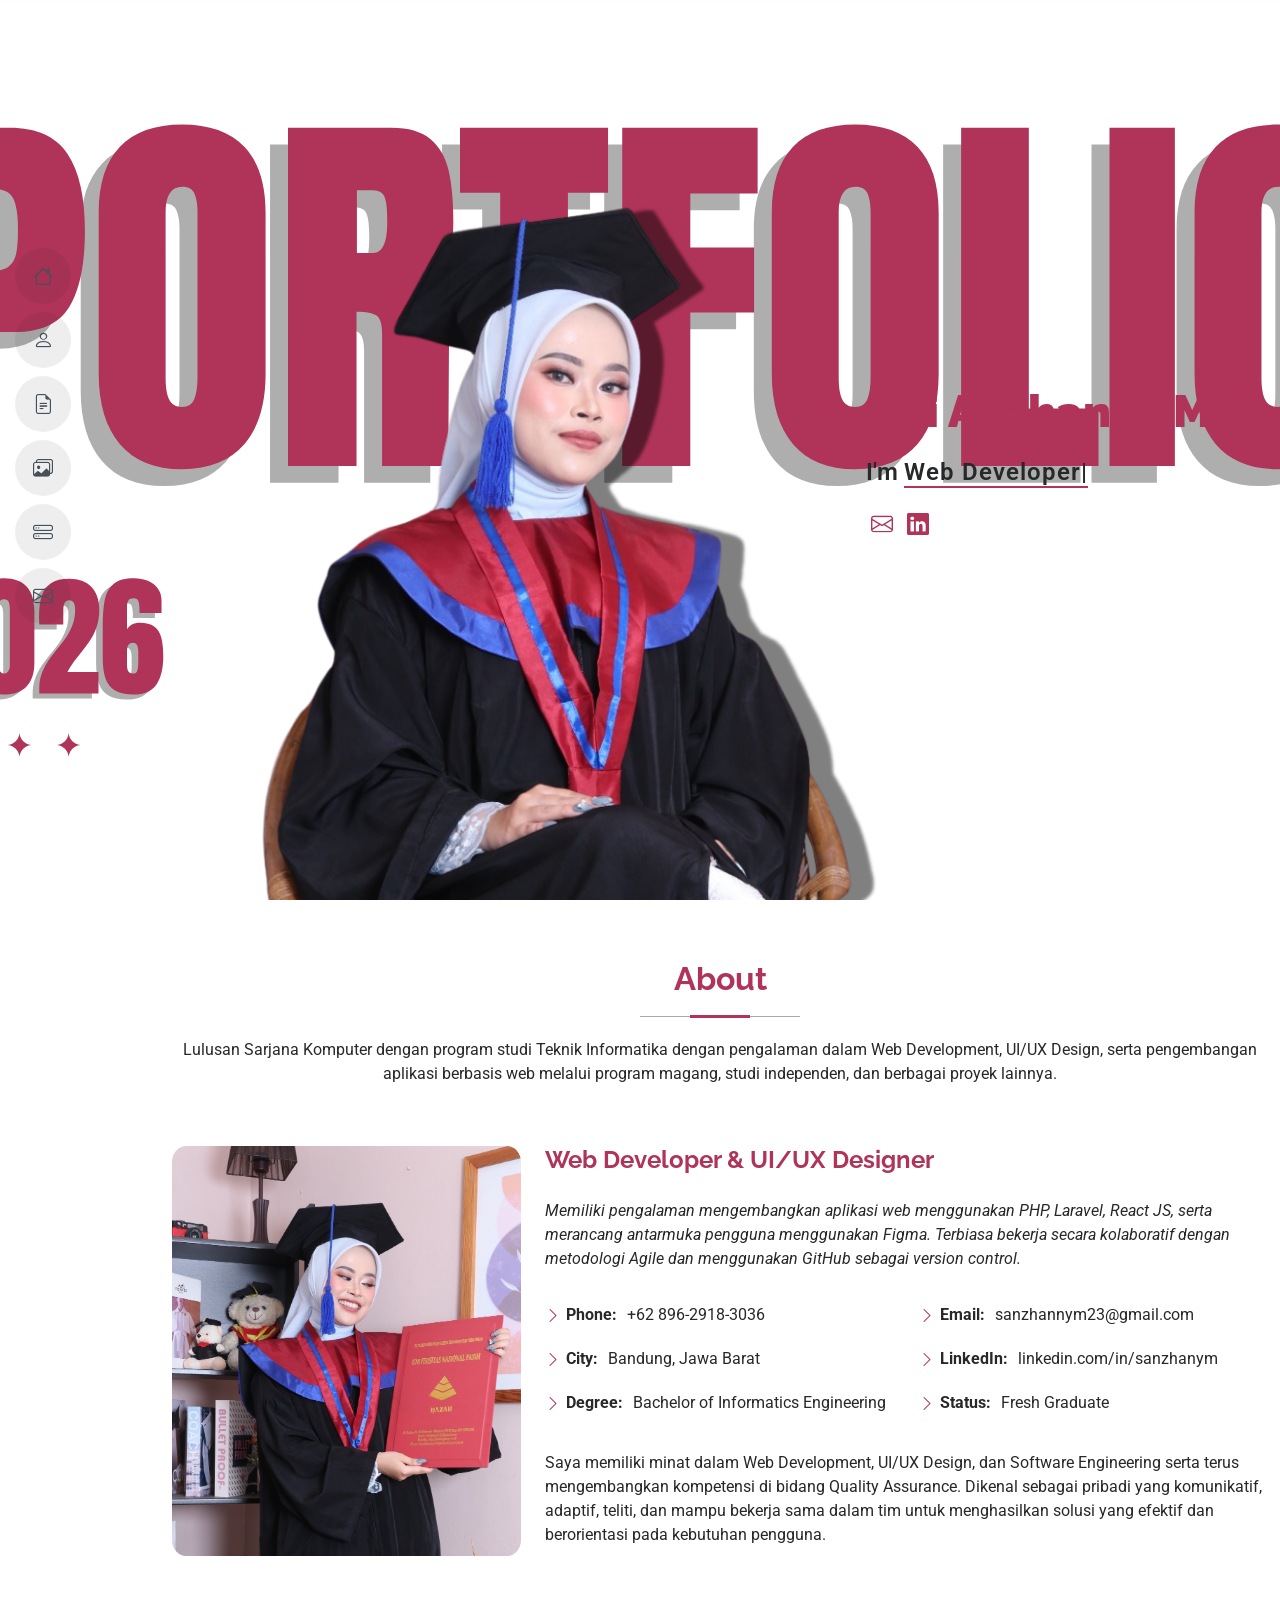
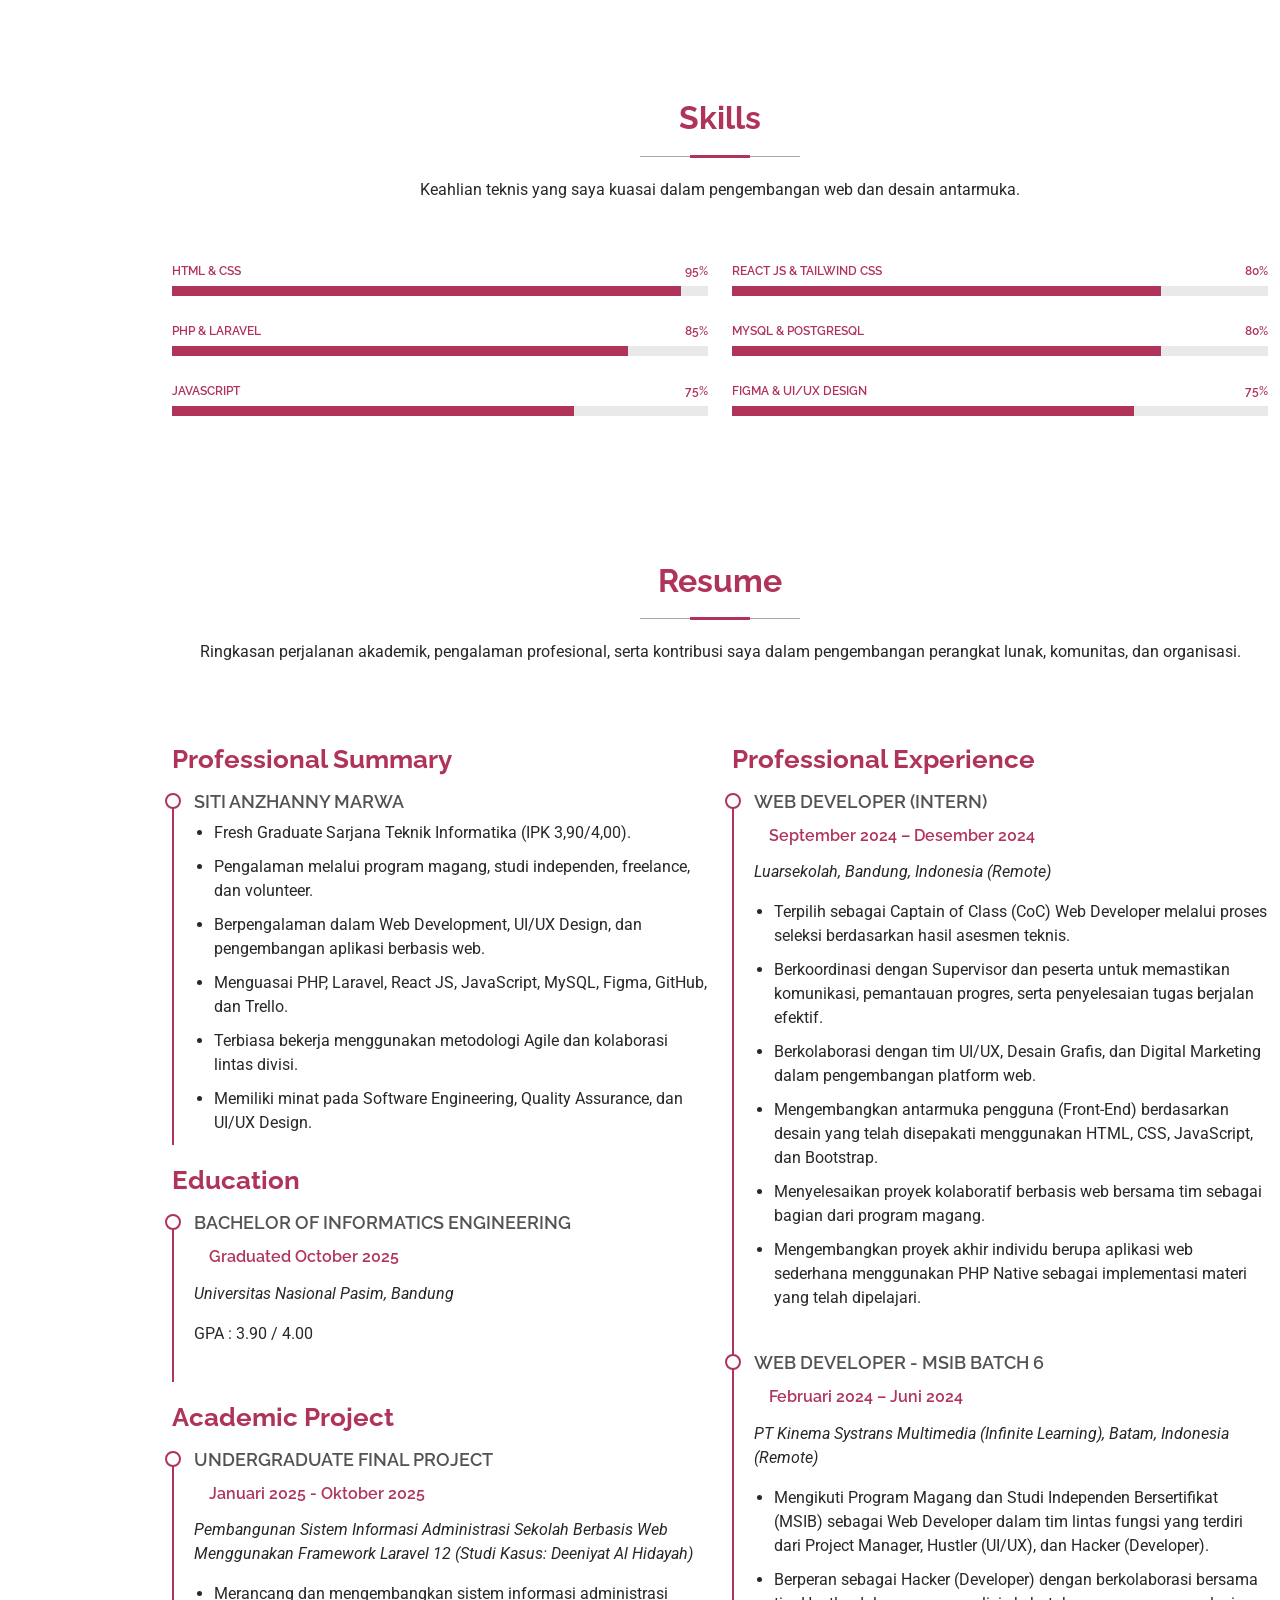
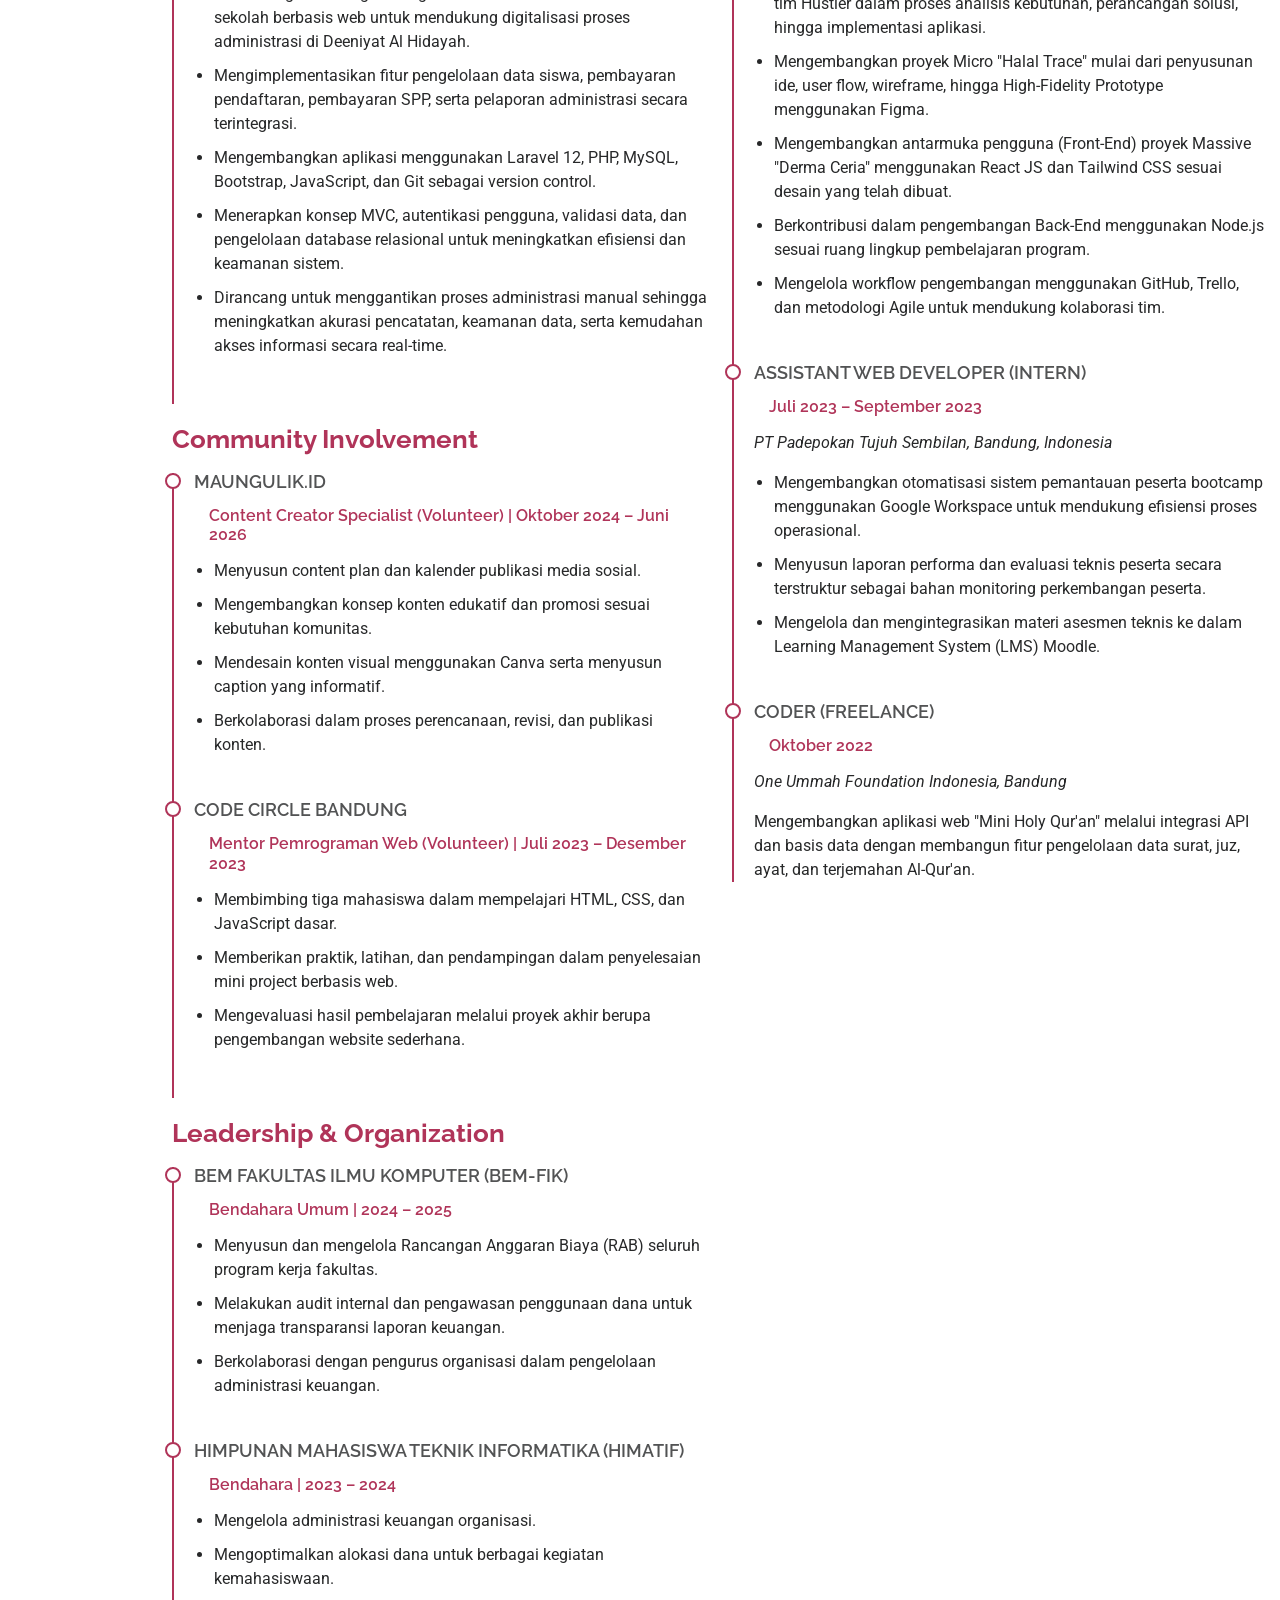
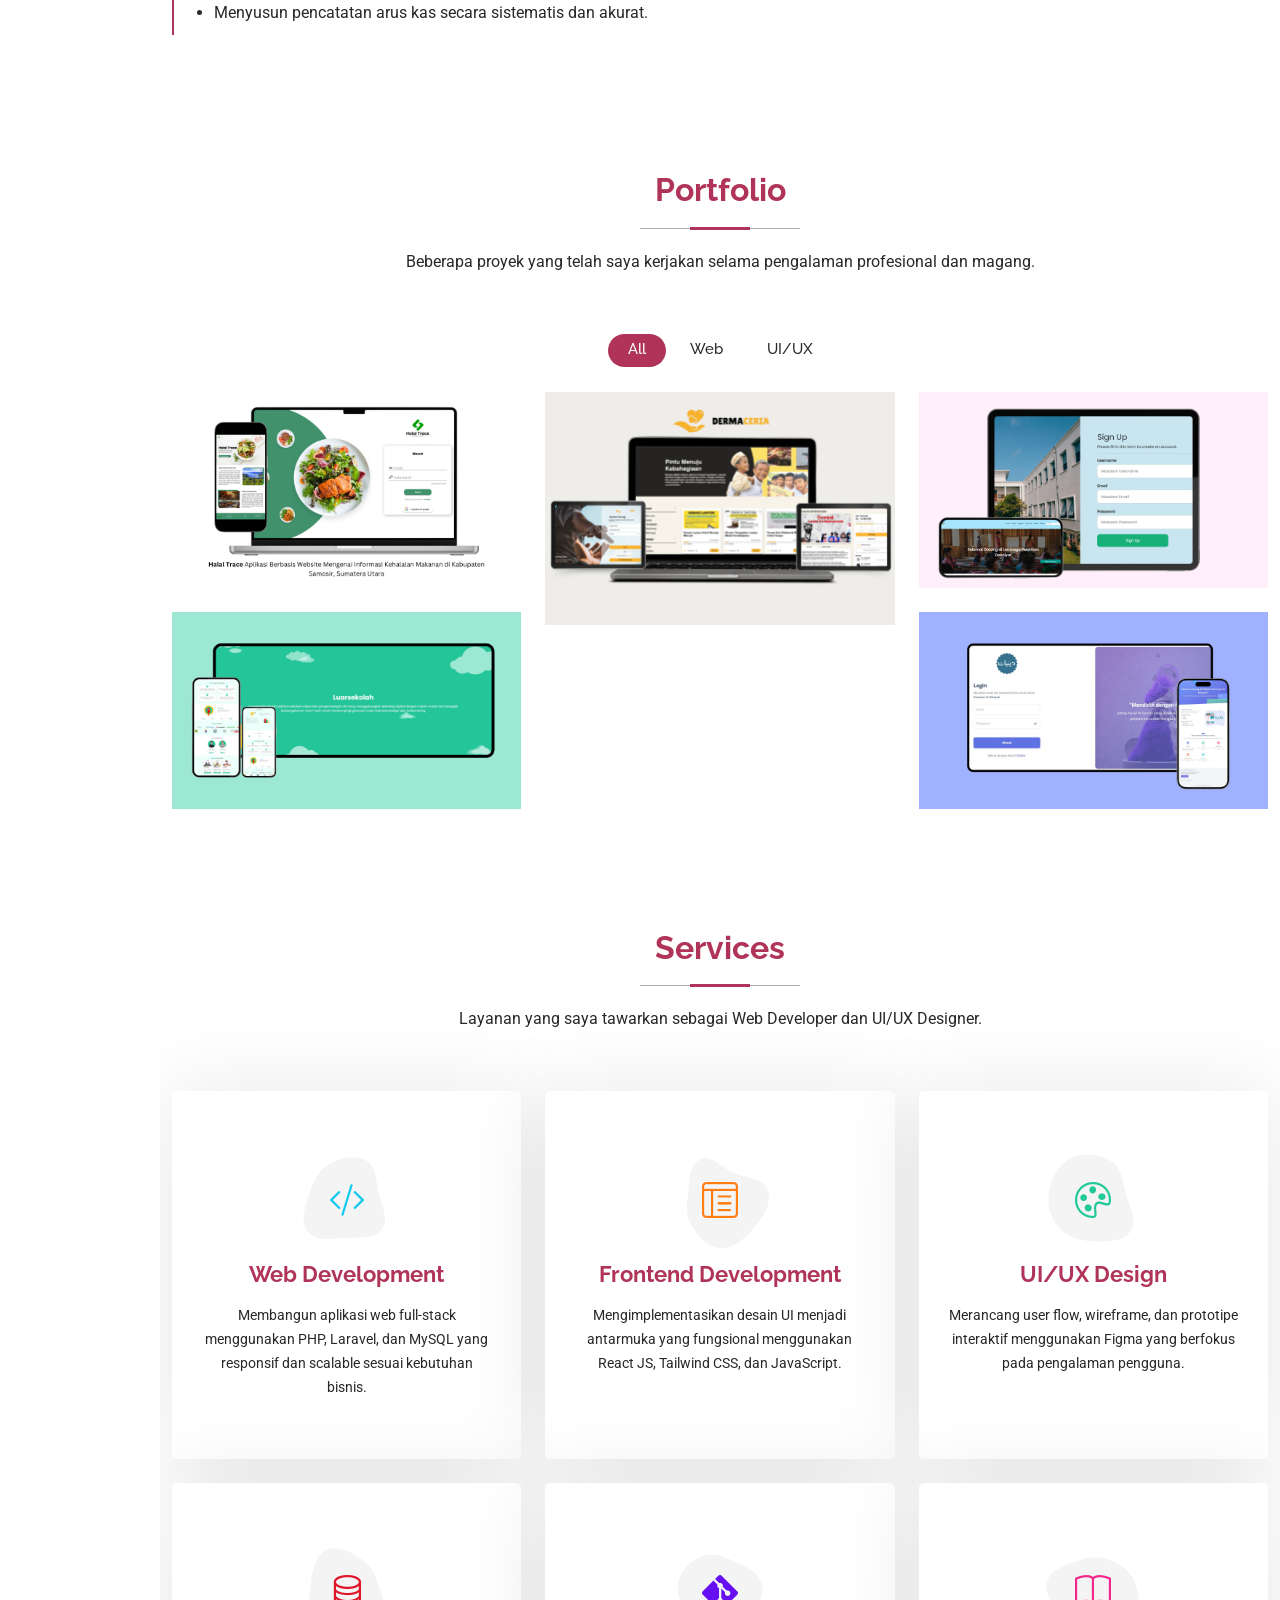
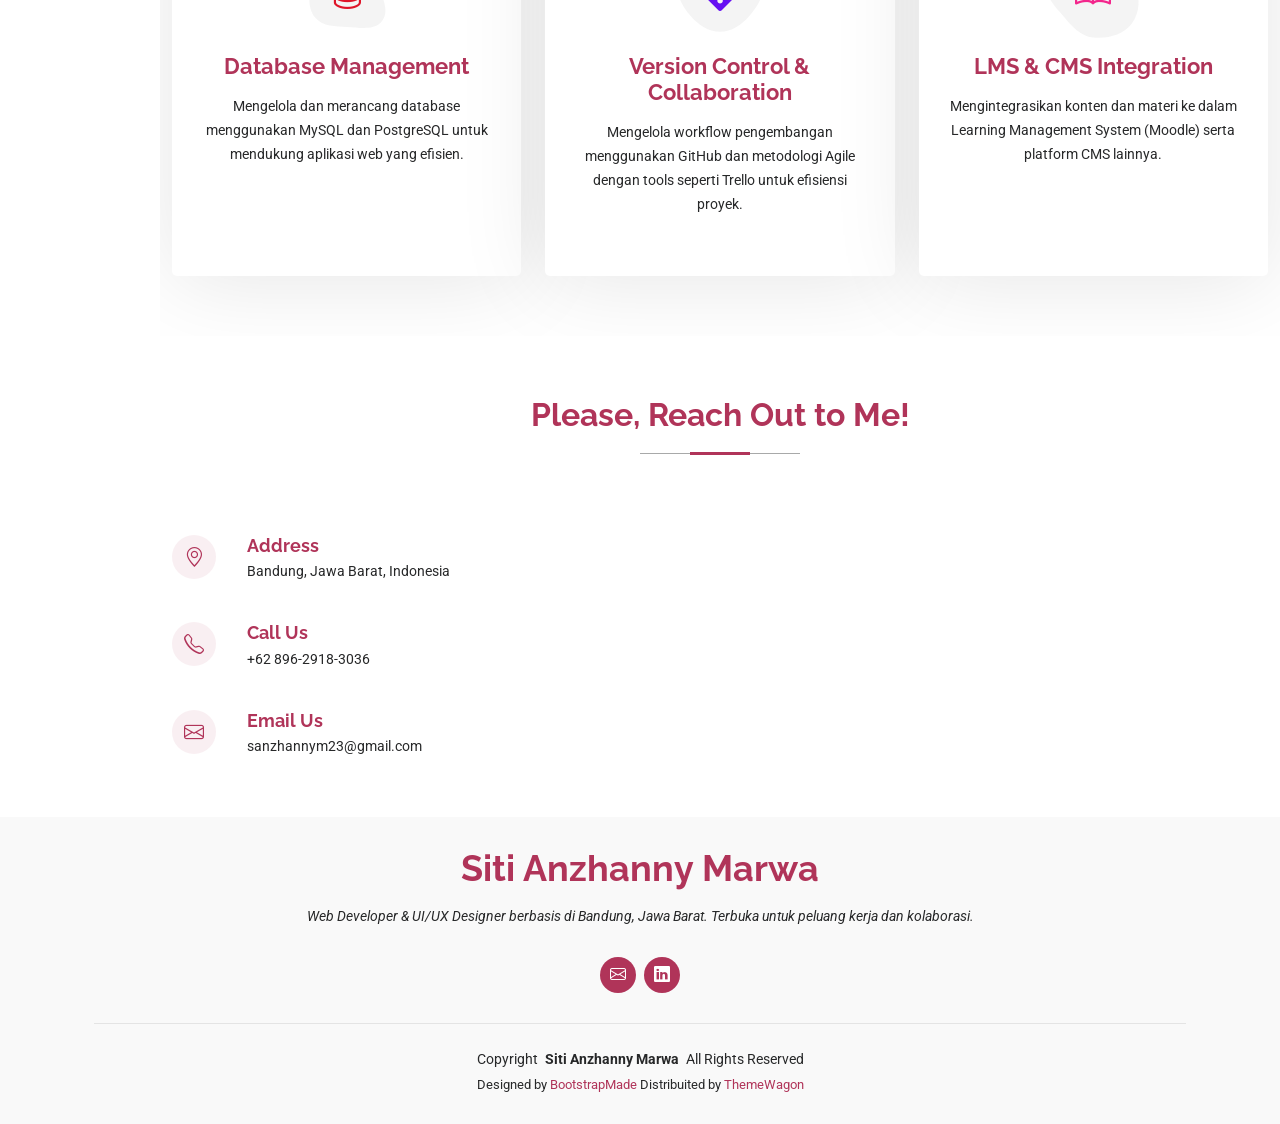
==== commit 8c80e02e: "FIX commit" ====
--- a/index.html
+++ b/index.html
@@ -44,7 +44,7 @@
 
     <nav id="navmenu" class="navmenu">
       <ul>
-        <li><a href="#hero" class="active"><i class="bi bi-house navicon"></i><span>Home</span></a></li>
+        <li><a href="index.html" class="active"><i class="bi bi-house navicon"></i><span>Home</span></a></li>
         <li><a href="#about"><i class="bi bi-person navicon"></i><span>About</span></a></li>
         <li><a href="#resume"><i class="bi bi-file-earmark-text navicon"></i><span>Resume</span></a></li>
         <li><a href="#portfolio"><i class="bi bi-images navicon"></i><span>Portfolio</span></a></li>
@@ -60,13 +60,13 @@
     <!-- Hero Section -->
     <section id="hero" class="hero section light-background">
 
-      <img src="assets/img/hero-bg.jpg" alt="">
+      <img src="assets/img/hero1.svg" alt="">
 
       <div class="container" data-aos="zoom-out">
-        <div class="row justify-content-center">
-          <div class="col-lg-9">
-            <h2>Siti Anzhanny Marwa</h2>
-            <p>I'm <span class="typed" data-typed-items="Web Developer, Frontend Developer, UI/UX Designer, Freelancer">Web Developer</span><span class="typed-cursor typed-cursor--blink" aria-hidden="true"></span></p>
+<div class="row justify-content-end">
+    <div class="col-lg-5">
+            <h2>Siti Anzhanny M.</h2>
+            <p>I'm <span class="typed" data-typed-items="Web Developer, Frontend Developer, UI/UX Designer">Web Developer</span><span class="typed-cursor typed-cursor--blink" aria-hidden="true"></span></p>
             <div class="social-links">
               <a href="mailto:sanzhannym23@gmail.com"><i class="bi bi-envelope"></i></a>
               <a href="https://linkedin.com/in/sanzhanym" target="_blank"><i class="bi bi-linkedin"></i></a>
@@ -75,98 +75,63 @@
         </div>
       </div>
 
-    </section><!-- /Hero Section -->
+    </section>
+    <!-- /Hero Section -->
 
     <!-- About Section -->
     <section id="about" class="about section">
 
-      <!-- Section Title -->
-      <div class="container section-title" data-aos="fade-up">
-        <h2>About</h2>
-        <p>Lulusan Sarjana Teknik Informatika yang berfokus pada pengembangan web, dengan pengalaman praktis membangun aplikasi menggunakan PHP, Laravel, dan React JS.</p>
-      </div><!-- End Section Title -->
-
-      <div class="container" data-aos="fade-up" data-aos-delay="100">
-
-        <div class="row gy-4 justify-content-center">
-          <div class="col-lg-4">
-            <img src="assets/img/profile-img.jpg" class="img-fluid" alt="">
+  <!-- Section Title -->
+  <div class="container section-title" data-aos="fade-up">
+    <h2>About</h2>
+    <p>
+      Lulusan Sarjana Komputer dengan program studi Teknik Informatika dengan pengalaman dalam Web Development, UI/UX Design, serta pengembangan aplikasi berbasis web melalui program magang, studi independen, dan berbagai proyek lainnya.
+    </p>
+  </div><!-- End Section Title -->
+
+  <div class="container" data-aos="fade-up" data-aos-delay="100">
+
+    <div class="row gy-4 justify-content-center">
+      <div class="col-lg-4">
+        <img src="assets/img/about-me.jpeg" class="img-fluid" alt="Siti Anzhanny Marwa" style="border-radius: 4%;"></img>
+      </div>
+
+      <div class="col-lg-8 content">
+        <h2>Web Developer &amp; UI/UX Designer</h2>
+
+        <p class="fst-italic py-3">
+          Memiliki pengalaman mengembangkan aplikasi web menggunakan PHP, Laravel, React JS, serta merancang antarmuka pengguna menggunakan Figma. Terbiasa bekerja secara kolaboratif dengan metodologi Agile dan menggunakan GitHub sebagai version control.
+        </p>
+
+        <div class="row">
+          <div class="col-lg-6">
+            <ul>
+              <li><i class="bi bi-chevron-right"></i> <strong>Phone:</strong> <span>+62 896-2918-3036</span></li>
+              <li><i class="bi bi-chevron-right"></i> <strong>City:</strong> <span>Bandung, Jawa Barat</span></li>
+              <li><i class="bi bi-chevron-right"></i> <strong>Degree:</strong> <span>Bachelor of Informatics Engineering</span></li>
+            </ul>
           </div>
-          <div class="col-lg-8 content">
-            <h2>Web Developer &amp; UI/UX Designer.</h2>
-            <p class="fst-italic py-3">
-              Lulusan Sarjana Teknik Informatika yang berfokus pada pengembangan web. Memiliki pengalaman praktis dalam membangun aplikasi web menggunakan PHP dan Laravel, serta terbiasa bekerja dalam lingkungan tim yang kolaboratif.
-            </p>
-            <div class="row">
-              <div class="col-lg-6">
-                <ul>
-                  <li><i class="bi bi-chevron-right"></i> <strong>Phone:</strong> <span>+62 896-2918-3036</span></li>
-                  <li><i class="bi bi-chevron-right"></i> <strong>City:</strong> <span>Bandung, Jawa Barat</span></li>
-                  <li><i class="bi bi-chevron-right"></i> <strong>Degree:</strong> <span>Sarjana Teknik Informatika</span></li>
-                </ul>
-              </div>
-              <div class="col-lg-6">
-                <ul>
-                  <li><i class="bi bi-chevron-right"></i> <strong>Email:</strong> <span>sanzhannym23@gmail.com</span></li>
-                  <li><i class="bi bi-chevron-right"></i> <strong>LinkedIn:</strong> <span>linkedin.com/in/sanzhanym</span></li>
-                  <li><i class="bi bi-chevron-right"></i> <strong>Freelance:</strong> <span>Available</span></li>
-                </ul>
-              </div>
-            </div>
-            <p class="py-3">
-              Dikenal sebagai pribadi yang berorientasi pada detail, memiliki kemampuan komunikasi yang baik dari pengalaman organisasi, serta selalu ingin terus berkembang untuk mempelajari teknologi baru dan memiliki kemampuan pemecahan masalah yang baik.
-            </p>
+
+          <div class="col-lg-6">
+            <ul>
+              <li><i class="bi bi-chevron-right"></i> <strong>Email:</strong> <span>sanzhannym23@gmail.com</span></li>
+              <li><i class="bi bi-chevron-right"></i> <strong>LinkedIn:</strong> <span>linkedin.com/in/sanzhanym</span></li>
+              <li><i class="bi bi-chevron-right"></i> <strong>Status:</strong> <span>Fresh Graduate</span></li>
+            </ul>
           </div>
         </div>
 
-      </div>
-
-    </section><!-- /About Section -->
-
-    <!-- Stats Section -->
-    <section id="stats" class="stats section">
-
-      <div class="container" data-aos="fade-up" data-aos-delay="100">
-
-        <div class="row gy-4">
-
-          <div class="col-lg-3 col-md-6 d-flex flex-column align-items-center">
-            <i class="bi bi-emoji-smile"></i>
-            <div class="stats-item">
-              <span data-purecounter-start="0" data-purecounter-end="232" data-purecounter-duration="1" class="purecounter"></span>
-              <p>Happy Clients</p>
-            </div>
-          </div><!-- End Stats Item -->
-
-          <div class="col-lg-3 col-md-6 d-flex flex-column align-items-center">
-            <i class="bi bi-journal-richtext"></i>
-            <div class="stats-item">
-              <span data-purecounter-start="0" data-purecounter-end="521" data-purecounter-duration="1" class="purecounter"></span>
-              <p>Projects</p>
-            </div>
-          </div><!-- End Stats Item -->
-
-          <div class="col-lg-3 col-md-6 d-flex flex-column align-items-center">
-            <i class="bi bi-headset"></i>
-            <div class="stats-item">
-              <span data-purecounter-start="0" data-purecounter-end="1463" data-purecounter-duration="1" class="purecounter"></span>
-              <p>Hours Of Support</p>
-            </div>
-          </div><!-- End Stats Item -->
-
-          <div class="col-lg-3 col-md-6 d-flex flex-column align-items-center">
-            <i class="bi bi-people"></i>
-            <div class="stats-item">
-              <span data-purecounter-start="0" data-purecounter-end="15" data-purecounter-duration="1" class="purecounter"></span>
-              <p>Hard Workers</p>
-            </div>
-          </div><!-- End Stats Item -->
-
-        </div>
-
-      </div>
-
-    </section><!-- /Stats Section -->
+        <p class="py-3">
+          Saya memiliki minat dalam Web Development, UI/UX Design, dan Software Engineering serta terus mengembangkan kompetensi di bidang Quality Assurance. Dikenal sebagai pribadi yang komunikatif, adaptif, teliti, dan mampu bekerja sama dalam tim untuk menghasilkan solusi yang efektif dan berorientasi pada kebutuhan pengguna.
+        </p>
+
+      </div>
+    </div>
+
+  </div>
+
+</section>
+    <!-- /About Section -->
 
     <!-- Skills Section -->
     <section id="skills" class="skills section">
@@ -237,85 +202,189 @@
 
     </section><!-- /Skills Section -->
 
-    <!-- Resume Section -->
-    <section id="resume" class="resume section">
-
-      <!-- Section Title -->
-      <div class="container section-title" data-aos="fade-up">
-        <h2>Resume</h2>
-        <p>Ringkasan perjalanan akademik dan pengalaman profesional saya sebagai Web Developer.</p>
-      </div><!-- End Section Title -->
-
-      <div class="container">
-
-        <div class="row">
-
-          <div class="col-lg-6" data-aos="fade-up" data-aos-delay="100">
-            <h3 class="resume-title">Sumary</h3>
-
-            <div class="resume-item pb-0">
-              <h4>Siti Anzhanny Marwa</h4>
-              <p><em>Lulusan Sarjana Teknik Informatika yang berfokus pada pengembangan web, dengan IPK 3.9/4.0. Berpengalaman dalam membangun aplikasi web menggunakan PHP, Laravel, dan React JS, serta memiliki kemampuan UI/UX Design menggunakan Figma.</em></p>
-              <ul>
-                <li>Bandung, Jawa Barat, Indonesia</li>
-                <li>+62 896-2918-3036</li>
-                <li>sanzhannym23@gmail.com</li>
-              </ul>
-            </div><!-- Edn Resume Item -->
-
-            <h3 class="resume-title">Education</h3>
-            <div class="resume-item">
-              <h4>Sarjana Teknik Informatika</h4>
-              <h5>Lulus Oktober 2025</h5>
-              <p><em>Universitas Nasional Pasim, Bandung, Indonesia</em></p>
-              <p>IPK: 3.9 / 4.0. Aktif dalam organisasi kemahasiswaan sebagai Bendahara Umum BEM Fakultas Ilmu Komputer dan Bendahara HIMATIF.</p>
-            </div><!-- Edn Resume Item -->
-
-          </div>
-
-          <div class="col-lg-6" data-aos="fade-up" data-aos-delay="200">
-            <h3 class="resume-title">Professional Experience</h3>
-            <div class="resume-item">
-              <h4>Web Developer (Magang)</h4>
-              <h5>September 2024 – Desember 2024</h5>
-              <p><em>Luarsekolah, Bandung, Indonesia (Remote)</em></p>
-              <ul>
-                <li>Menjadi Captain of Class (CoC) Web Developer melalui seleksi kompetitif berdasarkan hasil asesmen teknis.</li>
-                <li>Menjadi penghubung utama antara peserta dan Supervisor untuk memastikan alur komunikasi berjalan efektif.</li>
-                <li>Berkolaborasi lintas divisi dengan tim UI/UX, Desain Grafis, dan Digital Marketing dalam pengembangan platform web.</li>
-                <li>Bertanggung jawab penuh dalam pengembangan frontend dan implementasi desain visual menjadi antarmuka yang fungsional.</li>
-              </ul>
-            </div><!-- Edn Resume Item -->
-
-            <div class="resume-item">
-              <h4>Web Developer - MSIB Batch 6</h4>
-              <h5>Februari 2024 – Juni 2024</h5>
-              <p><em>PT Kinema Systrans Multimedia (Infinite Learning), Batam, Indonesia (Remote)</em></p>
-              <ul>
-                <li>Hacker (Developer) - Project Massive (Derma Ceria): Mengembangkan frontend menggunakan React JS dan Tailwind CSS untuk membangun UI yang responsif.</li>
-                <li>UI/UX Designer - Project Micro (Halal Trace): Merancang user flow dan prototipe menggunakan Figma berdasarkan kebutuhan pengguna.</li>
-                <li>Mengelola workflow pengembangan menggunakan GitHub dan Trello dengan metodologi Agile.</li>
-              </ul>
-            </div><!-- Edn Resume Item -->
-
-            <div class="resume-item">
-              <h4>Asisten Web Developer (Magang)</h4>
-              <h5>Juli 2023 – September 2023</h5>
-              <p><em>PT Padepokan Tujuh Sembilan, Bandung, Indonesia</em></p>
-              <ul>
-                <li>Mengotomatisasi sistem pemantauan peserta bootcamp menggunakan integrasi Google Workspace.</li>
-                <li>Menyusun laporan performa bulanan dan evaluasi teknis peserta secara sistematis.</li>
-                <li>Mengintegrasikan materi asesmen teknis ke dalam Learning Management System (LMS) Moodle.</li>
-              </ul>
-            </div><!-- Edn Resume Item -->
-
-          </div>
-
-        </div>
-
-      </div>
-
-    </section><!-- /Resume Section -->
+   <!-- Resume Section -->
+<section id="resume" class="resume section">
+
+  <!-- Section Title -->
+  <div class="container section-title" data-aos="fade-up">
+    <h2>Resume</h2>
+    <p>Ringkasan perjalanan akademik, pengalaman profesional, serta kontribusi saya dalam pengembangan perangkat lunak, komunitas, dan organisasi.</p>
+  </div>
+
+  <div class="container">
+
+    <div class="row">
+
+      <!-- LEFT -->
+      <div class="col-lg-6" data-aos="fade-up" data-aos-delay="100">
+
+        <h3 class="resume-title">Professional Summary</h3>
+
+        <div class="resume-item pb-0">
+          <h4>Siti Anzhanny Marwa</h4>
+
+          <ul>
+            <li>Fresh Graduate Sarjana Teknik Informatika (IPK 3,90/4,00).</li>
+            <li>Pengalaman melalui program magang, studi independen, freelance, dan volunteer.</li>
+            <li>Berpengalaman dalam Web Development, UI/UX Design, dan pengembangan aplikasi berbasis web.</li>
+            <li>Menguasai PHP, Laravel, React JS, JavaScript, MySQL, Figma, GitHub, dan Trello.</li>
+            <li>Terbiasa bekerja menggunakan metodologi Agile dan kolaborasi lintas divisi.</li>
+            <li>Memiliki minat pada Software Engineering, Quality Assurance, dan UI/UX Design.</li>
+          </ul>
+        </div>
+
+        <h3 class="resume-title">Education</h3>
+
+        <div class="resume-item">
+          <h4>Bachelor of Informatics Engineering</h4>
+          <h5>Graduated October 2025</h5>
+          <p><em>Universitas Nasional Pasim, Bandung</em></p>
+          <p>GPA : 3.90 / 4.00</p>
+        </div>
+
+<h3 class="resume-title">Academic Project</h3>
+
+<div class="resume-item">
+  <h4>Undergraduate Final Project</h4>
+  <h5> Januari 2025 - Oktober 2025</h5>
+
+  <p>
+    <em>
+      Pembangunan Sistem Informasi Administrasi Sekolah Berbasis Web
+      Menggunakan Framework Laravel 12
+      (Studi Kasus: Deeniyat Al Hidayah)
+    </em>
+  </p>
+
+  <ul>
+    <li>Merancang dan mengembangkan sistem informasi administrasi sekolah berbasis web untuk mendukung digitalisasi proses administrasi di Deeniyat Al Hidayah.</li>
+
+    <li>Mengimplementasikan fitur pengelolaan data siswa, pembayaran pendaftaran, pembayaran SPP, serta pelaporan administrasi secara terintegrasi.</li>
+
+    <li>Mengembangkan aplikasi menggunakan Laravel 12, PHP, MySQL, Bootstrap, JavaScript, dan Git sebagai version control.</li>
+
+    <li>Menerapkan konsep MVC, autentikasi pengguna, validasi data, dan pengelolaan database relasional untuk meningkatkan efisiensi dan keamanan sistem.</li>
+
+    <li>Dirancang untuk menggantikan proses administrasi manual sehingga meningkatkan akurasi pencatatan, keamanan data, serta kemudahan akses informasi secara real-time.</li>
+  </ul>
+</div>
+
+        <h3 class="resume-title">Community Involvement</h3>
+
+        <div class="resume-item">
+          <h4>Maungulik.id</h4>
+          <h5>Content Creator Specialist (Volunteer) | Oktober 2024 – Juni 2026</h5>
+
+          <ul>
+            <li>Menyusun content plan dan kalender publikasi media sosial.</li>
+            <li>Mengembangkan konsep konten edukatif dan promosi sesuai kebutuhan komunitas.</li>
+            <li>Mendesain konten visual menggunakan Canva serta menyusun caption yang informatif.</li>
+            <li>Berkolaborasi dalam proses perencanaan, revisi, dan publikasi konten.</li>
+          </ul>
+        </div>
+
+        <div class="resume-item">
+          <h4>Code Circle Bandung</h4>
+          <h5>Mentor Pemrograman Web (Volunteer) | Juli 2023 – Desember 2023</h5>
+
+          <ul>
+            <li>Membimbing tiga mahasiswa dalam mempelajari HTML, CSS, dan JavaScript dasar.</li>
+            <li>Memberikan praktik, latihan, dan pendampingan dalam penyelesaian mini project berbasis web.</li>
+            <li>Mengevaluasi hasil pembelajaran melalui proyek akhir berupa pengembangan website sederhana.</li>
+          </ul>
+        </div>
+
+        <h3 class="resume-title">Leadership & Organization</h3>
+
+        <div class="resume-item">
+          <h4>BEM Fakultas Ilmu Komputer (BEM-FIK)</h4>
+          <h5>Bendahara Umum | 2024 – 2025</h5>
+
+          <ul>
+            <li>Menyusun dan mengelola Rancangan Anggaran Biaya (RAB) seluruh program kerja fakultas.</li>
+            <li>Melakukan audit internal dan pengawasan penggunaan dana untuk menjaga transparansi laporan keuangan.</li>
+            <li>Berkolaborasi dengan pengurus organisasi dalam pengelolaan administrasi keuangan.</li>
+          </ul>
+        </div>
+
+        <div class="resume-item">
+          <h4>Himpunan Mahasiswa Teknik Informatika (HIMATIF)</h4>
+          <h5>Bendahara | 2023 – 2024</h5>
+
+          <ul>
+            <li>Mengelola administrasi keuangan organisasi.</li>
+            <li>Mengoptimalkan alokasi dana untuk berbagai kegiatan kemahasiswaan.</li>
+            <li>Menyusun pencatatan arus kas secara sistematis dan akurat.</li>
+          </ul>
+        </div>
+
+      </div>
+
+      <!-- RIGHT -->
+      <div class="col-lg-6" data-aos="fade-up" data-aos-delay="200">
+
+        <h3 class="resume-title">Professional Experience</h3>
+
+       <div class="resume-item">
+  <h4>Web Developer (Intern)</h4>
+  <h5>September 2024 – Desember 2024</h5>
+  <p><em>Luarsekolah, Bandung, Indonesia (Remote)</em></p>
+
+  <ul>
+    <li>Terpilih sebagai Captain of Class (CoC) Web Developer melalui proses seleksi berdasarkan hasil asesmen teknis.</li>
+    <li>Berkoordinasi dengan Supervisor dan peserta untuk memastikan komunikasi, pemantauan progres, serta penyelesaian tugas berjalan efektif.</li>
+    <li>Berkolaborasi dengan tim UI/UX, Desain Grafis, dan Digital Marketing dalam pengembangan platform web.</li>
+    <li>Mengembangkan antarmuka pengguna (Front-End) berdasarkan desain yang telah disepakati menggunakan HTML, CSS, JavaScript, dan Bootstrap.</li>
+    <li>Menyelesaikan proyek kolaboratif berbasis web bersama tim sebagai bagian dari program magang.</li>
+    <li>Mengembangkan proyek akhir individu berupa aplikasi web sederhana menggunakan PHP Native sebagai implementasi materi yang telah dipelajari.</li>
+  </ul>
+</div>
+
+        <div class="resume-item">
+  <h4>Web Developer - MSIB Batch 6</h4>
+  <h5>Februari 2024 – Juni 2024</h5>
+  <p><em>PT Kinema Systrans Multimedia (Infinite Learning), Batam, Indonesia (Remote)</em></p>
+
+  <ul>
+    <li>Mengikuti Program Magang dan Studi Independen Bersertifikat (MSIB) sebagai Web Developer dalam tim lintas fungsi yang terdiri dari Project Manager, Hustler (UI/UX), dan Hacker (Developer).</li>
+    <li>Berperan sebagai Hacker (Developer) dengan berkolaborasi bersama tim Hustler dalam proses analisis kebutuhan, perancangan solusi, hingga implementasi aplikasi.</li>
+    <li>Mengembangkan proyek Micro "Halal Trace" mulai dari penyusunan ide, user flow, wireframe, hingga High-Fidelity Prototype menggunakan Figma.</li>
+    <li>Mengembangkan antarmuka pengguna (Front-End) proyek Massive "Derma Ceria" menggunakan React JS dan Tailwind CSS sesuai desain yang telah dibuat.</li>
+    <li>Berkontribusi dalam pengembangan Back-End menggunakan Node.js sesuai ruang lingkup pembelajaran program.</li>
+    <li>Mengelola workflow pengembangan menggunakan GitHub, Trello, dan metodologi Agile untuk mendukung kolaborasi tim.</li>
+  </ul>
+</div>
+
+        <div class="resume-item">
+  <h4>Assistant Web Developer (Intern)</h4>
+  <h5>Juli 2023 – September 2023</h5>
+  <p><em>PT Padepokan Tujuh Sembilan, Bandung, Indonesia</em></p>
+
+  <ul>
+    <li>Mengembangkan otomatisasi sistem pemantauan peserta bootcamp menggunakan Google Workspace untuk mendukung efisiensi proses operasional.</li>
+    <li>Menyusun laporan performa dan evaluasi teknis peserta secara terstruktur sebagai bahan monitoring perkembangan peserta.</li>
+    <li>Mengelola dan mengintegrasikan materi asesmen teknis ke dalam Learning Management System (LMS) Moodle.</li>
+  </ul>
+</div>
+
+        <div class="resume-item">
+          <h4>Coder (Freelance)</h4>
+          <h5>Oktober 2022</h5>
+          <p><em>One Ummah Foundation Indonesia, Bandung</em></p>
+
+          <p>
+            Mengembangkan aplikasi web "Mini Holy Qur'an" melalui integrasi API dan basis data dengan membangun fitur pengelolaan data surat, juz, ayat, dan terjemahan Al-Qur'an.
+          </p>
+        </div>
+
+      </div>
+
+    </div>
+
+  </div>
+
+</section>
+<!-- /Resume Section -->
 
     <!-- Portfolio Section -->
     <section id="portfolio" class="portfolio section">
@@ -332,102 +401,76 @@
 
           <ul class="portfolio-filters isotope-filters" data-aos="fade-up" data-aos-delay="100">
             <li data-filter="*" class="filter-active">All</li>
-            <li data-filter=".filter-app">Web App</li>
+            <li data-filter=".filter-app">Web</li>
             <li data-filter=".filter-product">UI/UX</li>
-            <li data-filter=".filter-branding">Frontend</li>
           </ul><!-- End Portfolio Filters -->
 
           <div class="row gy-4 isotope-container" data-aos="fade-up" data-aos-delay="200">
 
+            <div class="col-lg-4 col-md-6 portfolio-item isotope-item filter-product">
+              <img src="assets/img/Halaltrace-Portofolio/halal-1.png" class="img-fluid" alt="">
+              <div class="portfolio-info">
+                <h4>Halal Trace</h4>
+                <p>UI/UX Design - Figma</p>
+                <a href="assets/img/Halaltrace-Portofolio/halal-1.png" title="Halal Trace" data-gallery="portfolio-gallery-product" class="glightbox preview-link"><i class="bi bi-zoom-in"></i></a>
+                <a href="halaltrace-porto-details.html" title="More Details" class="details-link"><i class="bi bi-link-45deg"></i></a>
+              </div>
+            </div>
+
             <div class="col-lg-4 col-md-6 portfolio-item isotope-item filter-app">
-              <img src="assets/img/masonry-portfolio/masonry-portfolio-1.jpg" class="img-fluid" alt="">
+              <img src="assets/img/Derma-Portofolio/porto-derma.png" class="img-fluid" alt="">
               <div class="portfolio-info">
                 <h4>Derma Ceria</h4>
                 <p>React JS & Tailwind CSS</p>
-                <a href="assets/img/masonry-portfolio/masonry-portfolio-1.jpg" title="Derma Ceria" data-gallery="portfolio-gallery-app" class="glightbox preview-link"><i class="bi bi-zoom-in"></i></a>
-                <a href="portfolio-details.html" title="More Details" class="details-link"><i class="bi bi-link-45deg"></i></a>
-              </div>
-            </div><!-- End Portfolio Item -->
-
-            <div class="col-lg-4 col-md-6 portfolio-item isotope-item filter-product">
-              <img src="assets/img/masonry-portfolio/masonry-portfolio-2.jpg" class="img-fluid" alt="">
+                <a href="assets/img/Derma-Portofolio/porto-derma.png" title="Derma Ceria" data-gallery="portfolio-gallery-app" class="glightbox preview-link"><i class="bi bi-zoom-in"></i></a>
+                <a href="dermaceria-porto-details.html" title="Derma Ceria Details" class="details-link"><i class="bi bi-link-45deg"></i></a>
+              </div>
+            </div>
+
+             
+
+            <div class="col-lg-4 col-md-6 portfolio-item isotope-item filter-app">
+              <img src="assets/img/Luarsekolah-Portofolio/luarsekolah-individu-1.png" class="img-fluid" alt="">
               <div class="portfolio-info">
-                <h4>Halal Trace</h4>
-                <p>UI/UX Design - Figma</p>
-                <a href="assets/img/masonry-portfolio/masonry-portfolio-2.jpg" title="Halal Trace" data-gallery="portfolio-gallery-product" class="glightbox preview-link"><i class="bi bi-zoom-in"></i></a>
-                <a href="portfolio-details.html" title="More Details" class="details-link"><i class="bi bi-link-45deg"></i></a>
-              </div>
-            </div><!-- End Portfolio Item -->
-
-            <div class="col-lg-4 col-md-6 portfolio-item isotope-item filter-branding">
-              <img src="assets/img/masonry-portfolio/masonry-portfolio-3.jpg" class="img-fluid" alt="">
+                <h4>Project Individu Luarsekolah</h4>
+                <p>PHP Native</p>
+                <a href="assets/img/Luarsekolah-Portofolio/luarsekolah-individu-1.png" title="Mini Holy Qur'an" data-gallery="portfolio-gallery-branding" class="glightbox preview-link"><i class="bi bi-zoom-in"></i></a>
+                <a href="luarsekolah-porto-individu-details.html" title="More Details" class="details-link"><i class="bi bi-link-45deg"></i></a>
+              </div>
+            </div>
+
+            <div class="col-lg-4 col-md-6 portfolio-item isotope-item filter-app">
+              <img src="assets/img/Luarsekolah-Portofolio/luar sekolah-1.png" class="img-fluid" alt="">
               <div class="portfolio-info">
-                <h4>Mini Holy Qur'an</h4>
-                <p>API Integration & Database</p>
-                <a href="assets/img/masonry-portfolio/masonry-portfolio-3.jpg" title="Mini Holy Qur'an" data-gallery="portfolio-gallery-branding" class="glightbox preview-link"><i class="bi bi-zoom-in"></i></a>
-                <a href="portfolio-details.html" title="More Details" class="details-link"><i class="bi bi-link-45deg"></i></a>
-              </div>
-            </div><!-- End Portfolio Item -->
+                <h4>Project Collaborative Luarsekolah</h4>
+                <p>Frontend Development</p>
+                <a href="assets/img/Luarsekolah-Portofolio/luar sekolah-1.png" title="Platform Web Luarsekolah" data-gallery="portfolio-gallery-app" class="glightbox preview-link"><i class="bi bi-zoom-in"></i></a>
+                <a href="luarsekolah-porto-collab-details.html" title="More Details" class="details-link"><i class="bi bi-link-45deg"></i></a>
+              </div>
+            </div>
 
             <div class="col-lg-4 col-md-6 portfolio-item isotope-item filter-app">
-              <img src="assets/img/masonry-portfolio/masonry-portfolio-4.jpg" class="img-fluid" alt="">
-              <div class="portfolio-info">
-                <h4>Platform Web Luarsekolah</h4>
-                <p>Frontend Development</p>
-                <a href="assets/img/masonry-portfolio/masonry-portfolio-4.jpg" title="Platform Web Luarsekolah" data-gallery="portfolio-gallery-app" class="glightbox preview-link"><i class="bi bi-zoom-in"></i></a>
-                <a href="portfolio-details.html" title="More Details" class="details-link"><i class="bi bi-link-45deg"></i></a>
-              </div>
-            </div><!-- End Portfolio Item -->
-
-            <div class="col-lg-4 col-md-6 portfolio-item isotope-item filter-product">
-              <img src="assets/img/masonry-portfolio/masonry-portfolio-5.jpg" class="img-fluid" alt="">
-              <div class="portfolio-info">
-                <h4>Bootcamp Monitoring System</h4>
-                <p>Google Workspace Integration</p>
-                <a href="assets/img/masonry-portfolio/masonry-portfolio-5.jpg" title="Bootcamp Monitoring System" data-gallery="portfolio-gallery-product" class="glightbox preview-link"><i class="bi bi-zoom-in"></i></a>
-                <a href="portfolio-details.html" title="More Details" class="details-link"><i class="bi bi-link-45deg"></i></a>
-              </div>
-            </div><!-- End Portfolio Item -->
-
-            <div class="col-lg-4 col-md-6 portfolio-item isotope-item filter-branding">
-              <img src="assets/img/masonry-portfolio/masonry-portfolio-6.jpg" class="img-fluid" alt="">
-              <div class="portfolio-info">
-                <h4>LMS Moodle Integration</h4>
-                <p>CMS & Assessment System</p>
-                <a href="assets/img/masonry-portfolio/masonry-portfolio-6.jpg" title="LMS Moodle Integration" data-gallery="portfolio-gallery-branding" class="glightbox preview-link"><i class="bi bi-zoom-in"></i></a>
-                <a href="portfolio-details.html" title="More Details" class="details-link"><i class="bi bi-link-45deg"></i></a>
-              </div>
-            </div><!-- End Portfolio Item -->
-
-            <div class="col-lg-4 col-md-6 portfolio-item isotope-item filter-app">
-              <img src="assets/img/masonry-portfolio/masonry-portfolio-7.jpg" class="img-fluid" alt="">
-              <div class="portfolio-info">
-                <h4>Web App 1</h4>
-                <p>PHP & Laravel</p>
-                <a href="assets/img/masonry-portfolio/masonry-portfolio-7.jpg" title="Web App 1" data-gallery="portfolio-gallery-app" class="glightbox preview-link"><i class="bi bi-zoom-in"></i></a>
-                <a href="portfolio-details.html" title="More Details" class="details-link"><i class="bi bi-link-45deg"></i></a>
-              </div>
-            </div><!-- End Portfolio Item -->
-
-            <div class="col-lg-4 col-md-6 portfolio-item isotope-item filter-product">
-              <img src="assets/img/masonry-portfolio/masonry-portfolio-8.jpg" class="img-fluid" alt="">
-              <div class="portfolio-info">
-                <h4>UI Design Project</h4>
-                <p>Figma Prototype</p>
-                <a href="assets/img/masonry-portfolio/masonry-portfolio-8.jpg" title="UI Design Project" data-gallery="portfolio-gallery-product" class="glightbox preview-link"><i class="bi bi-zoom-in"></i></a>
-                <a href="portfolio-details.html" title="More Details" class="details-link"><i class="bi bi-link-45deg"></i></a>
-              </div>
-            </div><!-- End Portfolio Item -->
-
-            <div class="col-lg-4 col-md-6 portfolio-item isotope-item filter-branding">
-              <img src="assets/img/masonry-portfolio/masonry-portfolio-9.jpg" class="img-fluid" alt="">
-              <div class="portfolio-info">
-                <h4>Frontend Project</h4>
-                <p>HTML, CSS & JavaScript</p>
-                <a href="assets/img/masonry-portfolio/masonry-portfolio-9.jpg" title="Frontend Project" data-gallery="portfolio-gallery-branding" class="glightbox preview-link"><i class="bi bi-zoom-in"></i></a>
-                <a href="portfolio-details.html" title="More Details" class="details-link"><i class="bi bi-link-45deg"></i></a>
-              </div>
-            </div><!-- End Portfolio Item -->
+  <img src="assets/img/Deeniyat-Portofolio/deeniyat-1.png" class="img-fluid" alt="Deeniyat Al Hidayah Information System">
+
+  <div class="portfolio-info">
+    <h4>Deeniyat Al Hidayah Information System</h4>
+    <p>Laravel 12 • School Administration System</p>
+
+    <a href="assets/img/Deeniyat-Portofolio/deeniyat-1.png"
+       title="Deeniyat Al Hidayah Information System"
+       data-gallery="portfolio-gallery-product"
+       class="glightbox preview-link">
+       <i class="bi bi-zoom-in"></i>
+    </a>
+
+    <a href="deeniyat-porto-details.html"
+       title="More Details"
+       class="details-link">
+       <i class="bi bi-link-45deg"></i>
+    </a>
+  </div>
+</div>
+            </div>
 
           </div><!-- End Portfolio Container -->
 
@@ -549,214 +592,53 @@
 
     </section><!-- /Services Section -->
 
-    <!-- Testimonials Section -->
-    <section id="testimonials" class="testimonials section">
+
+    <!-- Contact Section -->
+    <section id="contact" class="contact section">
 
       <!-- Section Title -->
       <div class="container section-title" data-aos="fade-up">
-        <h2>Testimonials</h2>
-        <p>Apa yang dikatakan rekan dan supervisor tentang pengalaman bekerja bersama saya.</p>
+        <h2>Please, Reach Out to Me!</h2>
       </div><!-- End Section Title -->
 
-      <div class="container" data-aos="fade-up" data-aos-delay="100">
-
-        <div class="swiper init-swiper">
-          <script type="application/json" class="swiper-config">
-            {
-              "loop": true,
-              "speed": 600,
-              "autoplay": {
-                "delay": 5000
-              },
-              "slidesPerView": "auto",
-              "pagination": {
-                "el": ".swiper-pagination",
-                "type": "bullets",
-                "clickable": true
-              }
-            }
-          </script>
-          <div class="swiper-wrapper">
-
-            <div class="swiper-slide">
-              <div class="testimonial-item">
-                <div class="row gy-4 justify-content-center">
-                  <div class="col-lg-6">
-                    <div class="testimonial-content">
-                      <p>
-                        <i class="bi bi-quote quote-icon-left"></i>
-                        <span>Proin iaculis purus consequat sem cure digni ssim donec porttitora entum suscipit rhoncus. Accusantium quam, ultricies eget id, aliquam eget nibh et. Maecen aliquam, risus at semper.</span>
-                        <i class="bi bi-quote quote-icon-right"></i>
-                      </p>
-                      <h3>Saul Goodman</h3>
-                      <h4>Ceo &amp; Founder</h4>
-                      <div class="stars">
-                        <i class="bi bi-star-fill"></i><i class="bi bi-star-fill"></i><i class="bi bi-star-fill"></i><i class="bi bi-star-fill"></i><i class="bi bi-star-fill"></i>
-                      </div>
-                    </div>
-                  </div>
-                  <div class="col-lg-2 text-center">
-                    <img src="assets/img/testimonials/testimonials-1.jpg" class="img-fluid testimonial-img" alt="">
-                  </div>
+      <div class="container" data-aos="fade" data-aos-delay="100">
+
+    <div class="row gy-4">
+
+        <div class="col-lg-4">
+
+            <!-- Address -->
+            <div class="info-item d-flex mb-4" data-aos="fade-up" data-aos-delay="200">
+                <i class="bi bi-geo-alt flex-shrink-0"></i>
+                <div class="ms-3">
+                    <h3>Address</h3>
+                    <p>Bandung, Jawa Barat, Indonesia</p>
                 </div>
-              </div>
-            </div><!-- End testimonial item -->
-
-            <div class="swiper-slide">
-              <div class="testimonial-item">
-                <div class="row gy-4 justify-content-center">
-                  <div class="col-lg-6">
-                    <div class="testimonial-content">
-                      <p>
-                        <i class="bi bi-quote quote-icon-left"></i>
-                        <span>Export tempor illum tamen malis malis eram quae irure esse labore quem cillum quid cillum eram malis quorum velit fore eram velit sunt aliqua noster fugiat irure amet legam anim culpa.</span>
-                        <i class="bi bi-quote quote-icon-right"></i>
-                      </p>
-                      <h3>Sara Wilsson</h3>
-                      <h4>Designer</h4>
-                      <div class="stars">
-                        <i class="bi bi-star-fill"></i><i class="bi bi-star-fill"></i><i class="bi bi-star-fill"></i><i class="bi bi-star-fill"></i><i class="bi bi-star-fill"></i>
-                      </div>
-                    </div>
-                  </div>
-                  <div class="col-lg-2 text-center">
-                    <img src="assets/img/testimonials/testimonials-2.jpg" class="img-fluid testimonial-img" alt="">
-                  </div>
+            </div>
+
+            <!-- Phone -->
+            <div class="info-item d-flex mb-4" data-aos="fade-up" data-aos-delay="300">
+                <i class="bi bi-telephone flex-shrink-0"></i>
+                <div class="ms-3">
+                    <h3>Call Us</h3>
+                    <p>+62 896-2918-3036</p>
                 </div>
-              </div>
-            </div><!-- End testimonial item -->
-
-            <div class="swiper-slide">
-              <div class="testimonial-item">
-                <div class="row gy-4 justify-content-center">
-                  <div class="col-lg-6">
-                    <div class="testimonial-content">
-                      <p>
-                        <i class="bi bi-quote quote-icon-left"></i>
-                        <span>Enim nisi quem export duis labore cillum quae magna enim sint quorum nulla quem veniam duis minim tempor labore quem eram duis noster aute amet eram fore quis sint minim.</span>
-                        <i class="bi bi-quote quote-icon-right"></i>
-                      </p>
-                      <h3>Jena Karlis</h3>
-                      <h4>Store Owner</h4>
-                      <div class="stars">
-                        <i class="bi bi-star-fill"></i><i class="bi bi-star-fill"></i><i class="bi bi-star-fill"></i><i class="bi bi-star-fill"></i><i class="bi bi-star-fill"></i>
-                      </div>
-                    </div>
-                  </div>
-                  <div class="col-lg-2 text-center">
-                    <img src="assets/img/testimonials/testimonials-3.jpg" class="img-fluid testimonial-img" alt="">
-                  </div>
+            </div>
+
+            <!-- Email -->
+            <div class="info-item d-flex" data-aos="fade-up" data-aos-delay="400">
+                <i class="bi bi-envelope flex-shrink-0"></i>
+                <div class="ms-3">
+                    <h3>Email Us</h3>
+                    <p>sanzhannym23@gmail.com</p>
                 </div>
-              </div>
-            </div><!-- End testimonial item -->
-
-            <div class="swiper-slide">
-              <div class="testimonial-item">
-                <div class="row gy-4 justify-content-center">
-                  <div class="col-lg-6">
-                    <div class="testimonial-content">
-                      <p>
-                        <i class="bi bi-quote quote-icon-left"></i>
-                        <span>Fugiat enim eram quae cillum dolore dolor amet nulla culpa multos export minim fugiat minim velit minim dolor enim duis veniam ipsum anim magna sunt elit fore quem dolore labore illum veniam.</span>
-                        <i class="bi bi-quote quote-icon-right"></i>
-                      </p>
-                      <h3>John Larson</h3>
-                      <h4>Entrepreneur</h4>
-                      <div class="stars">
-                        <i class="bi bi-star-fill"></i><i class="bi bi-star-fill"></i><i class="bi bi-star-fill"></i><i class="bi bi-star-fill"></i><i class="bi bi-star-fill"></i>
-                      </div>
-                    </div>
-                  </div>
-                  <div class="col-lg-2 text-center">
-                    <img src="assets/img/testimonials/testimonials-4.jpg" class="img-fluid testimonial-img" alt="">
-                  </div>
-                </div>
-              </div>
-            </div><!-- End testimonial item -->
-
-          </div>
-          <div class="swiper-pagination"></div>
-        </div>
-
-      </div>
-
-    </section><!-- /Testimonials Section -->
-
-    <!-- Contact Section -->
-    <section id="contact" class="contact section">
-
-      <!-- Section Title -->
-      <div class="container section-title" data-aos="fade-up">
-        <h2>Contact</h2>
-        <p>Necessitatibus eius consequatur ex aliquid fuga eum quidem sint consectetur velit</p>
-      </div><!-- End Section Title -->
-
-      <div class="container" data-aos="fade" data-aos-delay="100">
-
-        <div class="row gy-4">
-
-          <div class="col-lg-4">
-            <div class="info-item d-flex" data-aos="fade-up" data-aos-delay="200">
-              <i class="bi bi-geo-alt flex-shrink-0"></i>
-              <div>
-                <h3>Address</h3>
-                <p>Bandung, Jawa Barat, Indonesia</p>
-              </div>
-            </div><!-- End Info Item -->
-
-            <div class="info-item d-flex" data-aos="fade-up" data-aos-delay="300">
-              <i class="bi bi-telephone flex-shrink-0"></i>
-              <div>
-                <h3>Call Us</h3>
-                <p>+62 896-2918-3036</p>
-              </div>
-            </div><!-- End Info Item -->
-
-            <div class="info-item d-flex" data-aos="fade-up" data-aos-delay="400">
-              <i class="bi bi-envelope flex-shrink-0"></i>
-              <div>
-                <h3>Email Us</h3>
-                <p>sanzhannym23@gmail.com</p>
-              </div>
-            </div><!-- End Info Item -->
-
-          </div>
-
-          <div class="col-lg-8">
-            <form action="forms/contact.php" method="post" class="php-email-form" data-aos="fade-up" data-aos-delay="200">
-              <div class="row gy-4">
-
-                <div class="col-md-6">
-                  <input type="text" name="name" class="form-control" placeholder="Your Name" required="">
-                </div>
-
-                <div class="col-md-6 ">
-                  <input type="email" class="form-control" name="email" placeholder="Your Email" required="">
-                </div>
-
-                <div class="col-md-12">
-                  <input type="text" class="form-control" name="subject" placeholder="Subject" required="">
-                </div>
-
-                <div class="col-md-12">
-                  <textarea class="form-control" name="message" rows="6" placeholder="Message" required=""></textarea>
-                </div>
-
-                <div class="col-md-12 text-center">
-                  <div class="loading">Loading</div>
-                  <div class="error-message"></div>
-                  <div class="sent-message">Your message has been sent. Thank you!</div>
-
-                  <button type="submit">Send Message</button>
-                </div>
-
-              </div>
-            </form>
-          </div><!-- End Contact Form -->
-
-        </div>
-
-      </div>
+            </div>
+
+        </div>
+
+    </div>
+
+</div>
 
     </section><!-- /Contact Section -->
 
--- a/assets/css/main.css
+++ b/assets/css/main.css
@@ -21,8 +21,8 @@
 :root { 
   --background-color: #ffffff; /* Background color for the entire website, including individual sections */
   --default-color: #272829; /* Default color used for the majority of the text content across the entire website */
-  --heading-color: #45505b; /* Color for headings, subheadings and title throughout the website */
-  --accent-color: #0563bb; /* Accent color that represents your brand on the website. It's used for buttons, links, and other elements that need to stand out */
+  --heading-color: #b03459; /* Color for headings, subheadings and title throughout the website */
+  --accent-color: #b03459; /* Accent color that represents your brand on the website. It's used for buttons, links, and other elements that need to stand out */
   --surface-color: #ffffff; /* The surface color is used as a background of boxed elements within sections, such as cards, icon boxes, or other elements that require a visual separation from the global background. */
   --contrast-color: #ffffff; /* Contrast color for text, ensuring readability against backgrounds of accent, heading, or default colors. */
 }
@@ -30,11 +30,11 @@
 /* Nav Menu Colors - The following color variables are used specifically for the navigation menu. They are separate from the global colors to allow for more customization options */
 :root {
   --nav-color: #45505b;  /* The default color of the main navmenu links */
-  --nav-hover-color: #0563bb; /* Applied to main navmenu links when they are hovered over or active */
+  --nav-hover-color: #b03459; /* Applied to main navmenu links when they are hovered over or active */
   --nav-mobile-background-color: #ffffff; /* Used as the background color for mobile navigation menu */
   --nav-dropdown-background-color: #ffffff; /* Used as the background color for dropdown items that appear when hovering over primary navigation items */
   --nav-dropdown-color: #212529; /* Used for navigation links of the dropdown items in the navigation menu. */
-  --nav-dropdown-hover-color: #0563bb; /* Similar to --nav-hover-color, this color is applied to dropdown navigation links when they are hovered over. */
+  --nav-dropdown-hover-color: #b03459; /* Similar to --nav-hover-color, this color is applied to dropdown navigation links when they are hovered over. */
 }
 
 /* Color Presets - These classes override global colors when applied to any section or element, providing reuse of the sam color scheme. */
@@ -515,14 +515,12 @@
 /*--------------------------------------------------------------
 # Hero Section
 --------------------------------------------------------------*/
+
 .hero {
   width: 100%;
   min-height: 100vh;
   position: relative;
-  padding: 80px 0;
-  display: flex;
-  align-items: center;
-  justify-content: center;
+  overflow: hidden;
 }
 
 .hero img {
@@ -530,33 +528,44 @@
   inset: 0;
   display: block;
   width: 100%;
-  height: 100%;
+  height: 120%;
   object-fit: cover;
   z-index: 1;
 }
 
 .hero:before {
   content: "";
-  background: color-mix(in srgb, var(--background-color), transparent 30%);
   position: absolute;
   inset: 0;
   z-index: 2;
 }
 
+/* Konten utama */
 .hero .container {
-  position: relative;
+  position: absolute;
+  left: 300px;   /* geser 30px ke kiri dari posisi sekarang */
+  top: 385px;  /* geser 50px lebih ke bawah */
   z-index: 3;
+  width: 950px;
+}
+
+.hero .row {
+  justify-content: flex-end;
 }
 
 .hero h2 {
-  margin: 0;
-  font-size: 64px;
-  font-weight: 700;
+  color: #b03459;
+  font-size: 45px;
+  font-weight: 1000;
+  margin-bottom: 15px;
+  text-align: left;
 }
 
 .hero p {
-  margin: 5px 0 0 0;
-  font-size: 26px;
+  font-size: 24px;
+  font-weight: 600;
+  margin-bottom: 20px;
+  text-align: left;
 }
 
 .hero p span {
@@ -566,14 +575,15 @@
 
 .hero .social-links {
   margin-top: 25px;
+  text-align: left;
 }
 
 .hero .social-links a {
-  font-size: 20px;
+  font-size: 22px;
   display: inline-block;
-  color: color-mix(in srgb, var(--default-color), transparent 30%);
+  color: #b03459;
   line-height: 1;
-  margin-right: 20px;
+  margin: -5px 5px;
   transition: 0.3s;
 }
 
@@ -581,13 +591,36 @@
   color: var(--accent-color);
 }
 
-@media (max-width: 768px) {
+/* Tablet */
+@media (max-width: 992px) {
+
+  .hero .container {
+    position: relative;
+    right: auto;
+    bottom: auto;
+    width: 100%;
+    padding: 0 20px;
+    margin-top: 350px;
+  }
+
   .hero h2 {
-    font-size: 32px;
+    font-size: 34px;
   }
 
   .hero p {
     font-size: 20px;
+  }
+}
+
+/* Mobile */
+@media (max-width: 768px) {
+
+  .hero h2 {
+    font-size: 28px;
+  }
+
+  .hero p {
+    font-size: 18px;
   }
 }
 
